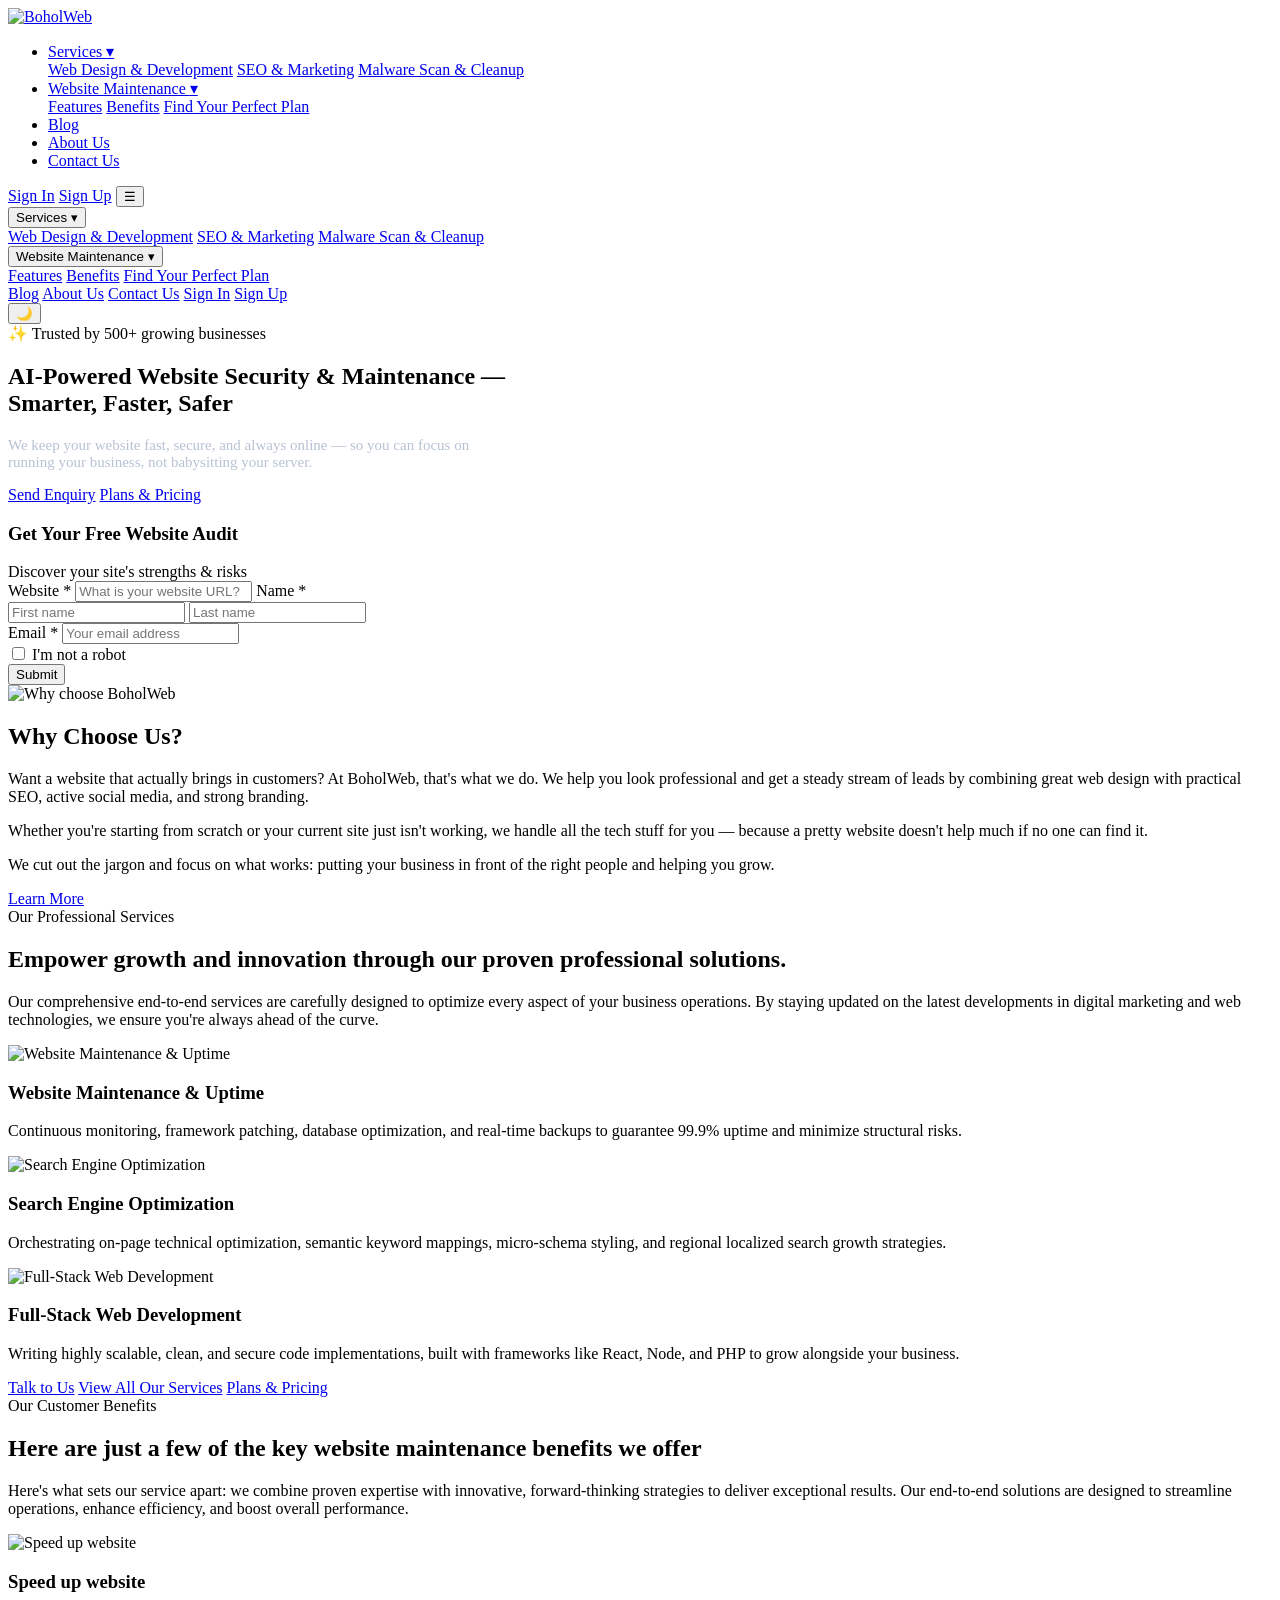
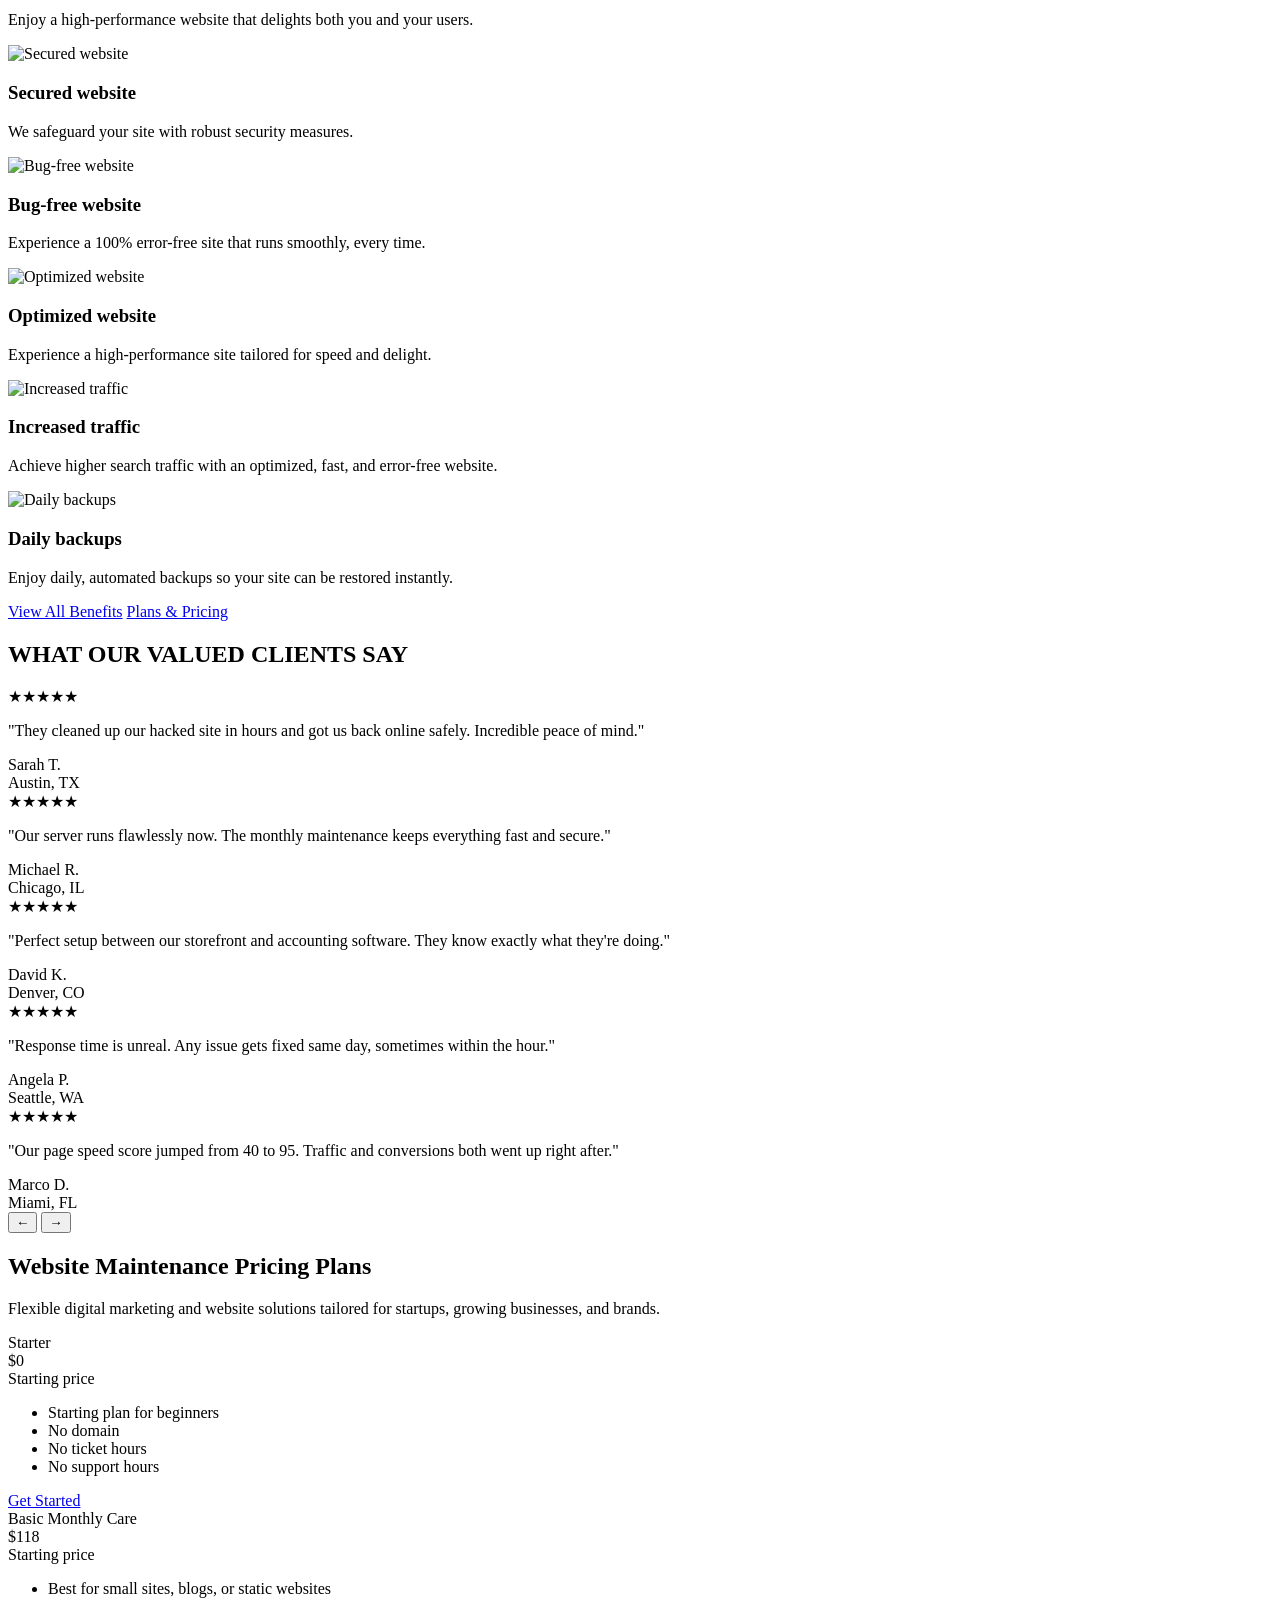
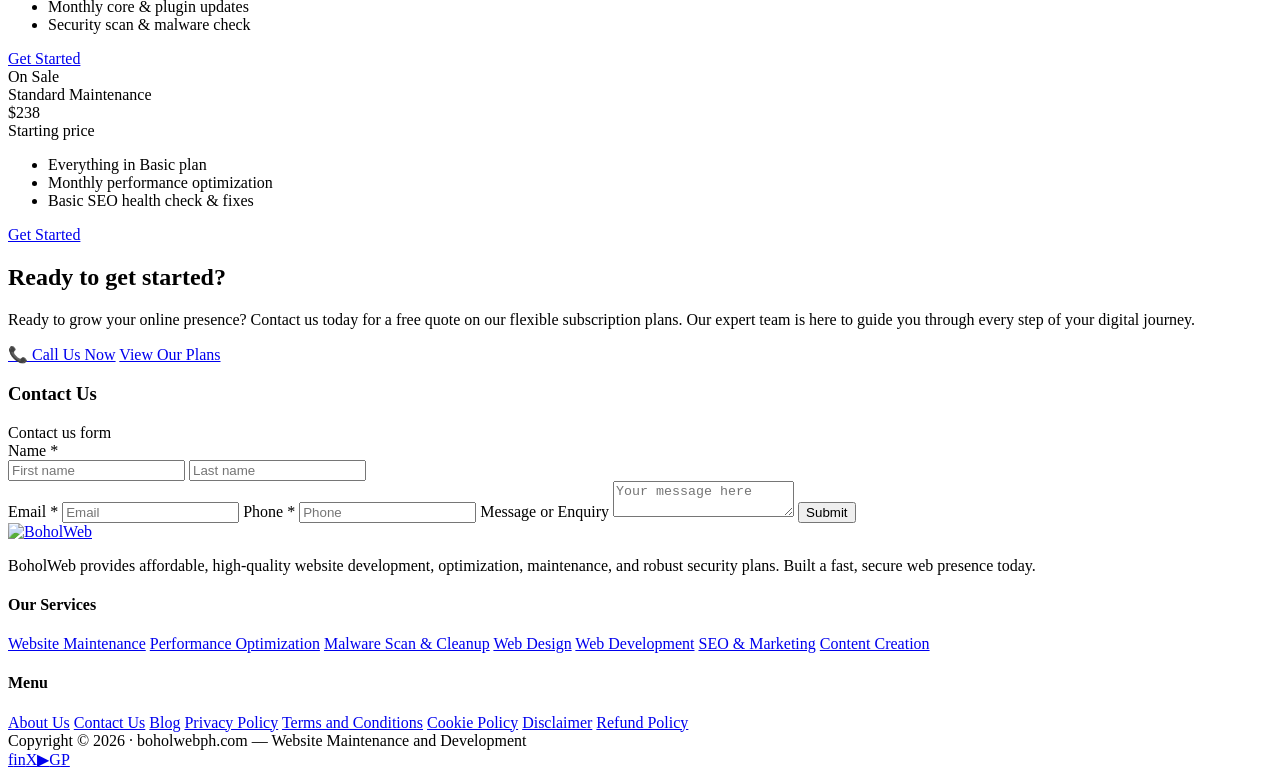
==== index.html @ eccb42ce "initial commit" ====
<!DOCTYPE html>
<html lang="en" data-theme="light">
<head>
<meta charset="UTF-8" />
<meta name="viewport" content="width=device-width, initial-scale=1.0" />
<title>BoholWeb — AI-Powered Website Security &amp; Maintenance</title>
<link href="https://fonts.googleapis.com/css2?family=Inter:wght@400;500;600;700;800;900&family=Sora:wght@600;700;800&display=swap" rel="stylesheet" />
<link rel="stylesheet" href="css/style.css" />
</head>
<body>

<header class="site-nav">
  <div class="nav-inner">
    <a href="https://boholwebph.com" class="logo">
      <img src="images/logo.webp" alt="BoholWeb">
    </a>
    <ul class="nav-links">
      <li class="nav-drop"><a href="#services">Services <span class="caret">▾</span></a>
        <div class="nav-panel">
          <a href="#services">Web Design &amp; Development</a>
          <a href="#services">SEO &amp; Marketing</a>
          <a href="#services">Malware Scan &amp; Cleanup</a>
        </div>
      </li>
      <li class="nav-drop"><a href="#benefits">Website Maintenance <span class="caret">▾</span></a>
        <div class="nav-panel">
          <a href="#services">Features</a>
          <a href="#benefits">Benefits</a>
          <a href="#pricing">Find Your Perfect Plan</a>
        </div>
      </li>
      <li><a href="#">Blog</a></li>
      <li><a href="#why">About Us</a></li>
      <li><a href="#contact">Contact Us</a></li>
    </ul>
    <div class="nav-right">
      <a href="login.html" class="signin desk-only">Sign In</a>
      <a href="register.html" class="btn btn-blue desk-only">Sign Up</a>
      <button class="burger" id="burger">☰</button>
    </div>
  </div>
  <div class="mobile-menu" id="mobileMenu">
    <div class="mobile-drop">
      <button type="button" class="mobile-drop-toggle">Services <span class="caret">▾</span></button>
      <div class="mobile-drop-panel">
        <a href="#services">Web Design &amp; Development</a>
        <a href="#services">SEO &amp; Marketing</a>
        <a href="#services">Malware Scan &amp; Cleanup</a>
      </div>
    </div>
    <div class="mobile-drop">
      <button type="button" class="mobile-drop-toggle">Website Maintenance <span class="caret">▾</span></button>
      <div class="mobile-drop-panel">
        <a href="#services">Features</a>
        <a href="#benefits">Benefits</a>
        <a href="#pricing">Find Your Perfect Plan</a>
      </div>
    </div>
    <a href="#">Blog</a>
    <a href="#why">About Us</a>
    <a href="#contact">Contact Us</a>
    <a href="login.html">Sign In</a>
    <a href="register.html">Sign Up</a>
  </div>
</header>

<button class="theme-orb" id="themeOrb" title="Toggle theme" aria-label="Toggle light and dark theme">🌙</button>

<!-- HERO -->
<section class="hero">
  <div class="hero-inner">
    <div>
      <span class="hero-badge">✨ Trusted by 500+ growing businesses</span>
      <h1>AI-Powered Website Security &amp; Maintenance —<br><span class="accent">Smarter, Faster, Safer</span></h1>
      <p style="color:#b7c2d4;max-width:480px;margin-top:18px;font-size:15px;">We keep your website fast, secure, and always online — so you can focus on running your business, not babysitting your server.</p>
      <div class="hero-btns">
        <a href="#contact" class="btn btn-teal">Send Enquiry</a>
        <a href="#pricing" class="btn btn-blue">Plans &amp; Pricing</a>
      </div>
    </div>
    <div class="audit-card">
      <h3>Get Your Free Website Audit</h3>
      <div class="sub">Discover your site's strengths &amp; risks</div>
      <label>Website *</label>
      <input type="text" placeholder="What is your website URL?">
      <label>Name *</label>
      <div class="row2">
        <input type="text" placeholder="First name">
        <input type="text" placeholder="Last name">
      </div>
      <label>Email *</label>
      <input type="email" placeholder="Your email address">
      <div class="cap"><input type="checkbox"> I'm not a robot</div>
      <button type="button">Submit</button>
    </div>
  </div>
</section>

<!-- WHY CHOOSE US -->
<section class="why reveal" id="why">
  <div class="wrap why-grid">
    <div class="why-visual">
      <img src="images/why-choose-us.webp" alt="Why choose BoholWeb">
    </div>
    <div>
      <h2>Why Choose Us?</h2>
      <p>Want a website that actually brings in customers? At BoholWeb, that's what we do. We help you look professional and get a steady stream of leads by combining great web design with practical SEO, active social media, and strong branding.</p>
      <p>Whether you're starting from scratch or your current site just isn't working, we handle all the tech stuff for you — because a pretty website doesn't help much if no one can find it.</p>
      <p>We cut out the jargon and focus on what works: putting your business in front of the right people and helping you grow.</p>
      <a href="#services" class="btn btn-teal">Learn More</a>
    </div>
  </div>
</section>

<!-- SERVICES -->
<section class="services reveal" id="services">
  <div class="wrap">
    <span class="eyebrow">Our Professional Services</span>
    <h2>Empower growth and innovation through our proven professional solutions.</h2>
    <p class="lead">Our comprehensive end-to-end services are carefully designed to optimize every aspect of your business operations. By staying updated on the latest developments in digital marketing and web technologies, we ensure you're always ahead of the curve.</p>
    <div class="svc-grid">
      <div class="svc-card reveal reveal-delay-1">
        <div class="svc-thumb"><img src="images/service-maintenance.webp" alt="Website Maintenance & Uptime"></div>
        <div class="svc-body">
          <h3>Website Maintenance &amp; Uptime</h3>
          <p>Continuous monitoring, framework patching, database optimization, and real-time backups to guarantee 99.9% uptime and minimize structural risks.</p>
        </div>
      </div>
      <div class="svc-card reveal reveal-delay-2">
        <div class="svc-thumb"><img src="images/service-seo.webp" alt="Search Engine Optimization"></div>
        <div class="svc-body">
          <h3>Search Engine Optimization</h3>
          <p>Orchestrating on-page technical optimization, semantic keyword mappings, micro-schema styling, and regional localized search growth strategies.</p>
        </div>
      </div>
      <div class="svc-card reveal reveal-delay-3">
        <div class="svc-thumb"><img src="images/service-development.webp" alt="Full-Stack Web Development"></div>
        <div class="svc-body">
          <h3>Full-Stack Web Development</h3>
          <p>Writing highly scalable, clean, and secure code implementations, built with frameworks like React, Node, and PHP to grow alongside your business.</p>
        </div>
      </div>
    </div>
    <div class="btn-row">
      <a href="#contact" class="btn btn-teal">Talk to Us</a>
      <a href="#services" class="btn btn-blue">View All Our Services</a>
      <a href="#pricing" class="btn btn-outline">Plans &amp; Pricing</a>
    </div>
  </div>
</section>

<!-- BENEFITS -->
<section class="benefits reveal" id="benefits">
  <div class="wrap">
    <span class="eyebrow">Our Customer Benefits</span>
    <h2>Here are just a few of the key website maintenance benefits we offer</h2>
    <p class="lead">Here's what sets our service apart: we combine proven expertise with innovative, forward-thinking strategies to deliver exceptional results. Our end-to-end solutions are designed to streamline operations, enhance efficiency, and boost overall performance.</p>
    <div class="ben-grid">
      <div class="ben-card reveal reveal-delay-1"><div class="ben-thumb"><img src="images/benefit-speed.webp" alt="Speed up website"></div><div class="ben-body"><h3>Speed up website</h3><p>Enjoy a high-performance website that delights both you and your users.</p></div></div>
      <div class="ben-card reveal reveal-delay-2"><div class="ben-thumb"><img src="images/benefit-secured.webp" alt="Secured website"></div><div class="ben-body"><h3>Secured website</h3><p>We safeguard your site with robust security measures.</p></div></div>
      <div class="ben-card reveal reveal-delay-3"><div class="ben-thumb"><img src="images/benefit-bugfree.webp" alt="Bug-free website"></div><div class="ben-body"><h3>Bug-free website</h3><p>Experience a 100% error-free site that runs smoothly, every time.</p></div></div>
      <div class="ben-card reveal reveal-delay-4"><div class="ben-thumb"><img src="images/benefit-optimized.webp" alt="Optimized website"></div><div class="ben-body"><h3>Optimized website</h3><p>Experience a high-performance site tailored for speed and delight.</p></div></div>
      <div class="ben-card reveal reveal-delay-5"><div class="ben-thumb"><img src="images/benefit-traffic.webp" alt="Increased traffic"></div><div class="ben-body"><h3>Increased traffic</h3><p>Achieve higher search traffic with an optimized, fast, and error-free website.</p></div></div>
      <div class="ben-card reveal reveal-delay-6"><div class="ben-thumb"><img src="images/benefit-backups.webp" alt="Daily backups"></div><div class="ben-body"><h3>Daily backups</h3><p>Enjoy daily, automated backups so your site can be restored instantly.</p></div></div>
    </div>
    <div class="btn-row">
      <a href="#benefits" class="btn btn-teal">View All Benefits</a>
      <a href="#pricing" class="btn btn-blue">Plans &amp; Pricing</a>
      <a href="#contact" class="btn btn-outline" style="border-color:rgba(255,255,255,0.2);color:#fff;">Talk to Us</a>
    </div>
  </div>
</section>

<!-- TESTIMONIALS — horizontal scroll -->
<section class="testi reveal">
  <div class="testi-head">
    <h2>WHAT OUR VALUED CLIENTS SAY</h2>
  </div>
  <div class="testi-scroll" id="testiScroll">
    <div class="testi-card">
      <div class="stars">★★★★★</div>
      <p>"They cleaned up our hacked site in hours and got us back online safely. Incredible peace of mind."</p>
      <div class="testi-name">Sarah T.</div><div class="testi-loc">Austin, TX</div>
    </div>
    <div class="testi-card">
      <div class="stars">★★★★★</div>
      <p>"Our server runs flawlessly now. The monthly maintenance keeps everything fast and secure."</p>
      <div class="testi-name">Michael R.</div><div class="testi-loc">Chicago, IL</div>
    </div>
    <div class="testi-card">
      <div class="stars">★★★★★</div>
      <p>"Perfect setup between our storefront and accounting software. They know exactly what they're doing."</p>
      <div class="testi-name">David K.</div><div class="testi-loc">Denver, CO</div>
    </div>
    <div class="testi-card">
      <div class="stars">★★★★★</div>
      <p>"Response time is unreal. Any issue gets fixed same day, sometimes within the hour."</p>
      <div class="testi-name">Angela P.</div><div class="testi-loc">Seattle, WA</div>
    </div>
    <div class="testi-card">
      <div class="stars">★★★★★</div>
      <p>"Our page speed score jumped from 40 to 95. Traffic and conversions both went up right after."</p>
      <div class="testi-name">Marco D.</div><div class="testi-loc">Miami, FL</div>
    </div>
  </div>
  <div class="testi-nav">
    <button id="testiPrev" aria-label="Scroll left">←</button>
    <button id="testiNext" aria-label="Scroll right">→</button>
  </div>
</section>

<!-- PRICING -->
<section class="pricing reveal" id="pricing">
  <div class="wrap">
    <h2>Website Maintenance Pricing Plans</h2>
    <p class="lead">Flexible digital marketing and website solutions tailored for startups, growing businesses, and brands.</p>
    <div class="price-grid">
      <div class="price-card">
        <div class="price-tier">Starter</div>
        <div class="price-value">$0</div>
        <div class="price-note">Starting price</div>
        <ul class="price-list">
          <li>Starting plan for beginners</li>
          <li>No domain</li>
          <li>No ticket hours</li>
          <li>No support hours</li>
        </ul>
        <a href="#contact" class="btn btn-outline">Get Started</a>
      </div>
      <div class="price-card">
        <div class="price-tier">Basic Monthly Care</div>
        <div class="price-value">$118</div>
        <div class="price-note">Starting price</div>
        <ul class="price-list">
          <li>Best for small sites, blogs, or static websites</li>
          <li>Monthly core &amp; plugin updates</li>
          <li>Security scan &amp; malware check</li>
        </ul>
        <a href="#contact" class="btn btn-outline">Get Started</a>
      </div>
      <div class="price-card featured">
        <span class="price-badge">On Sale</span>
        <div class="price-tier">Standard Maintenance</div>
        <div class="price-value">$238</div>
        <div class="price-note">Starting price</div>
        <ul class="price-list">
          <li>Everything in Basic plan</li>
          <li>Monthly performance optimization</li>
          <li>Basic SEO health check &amp; fixes</li>
        </ul>
        <a href="#contact" class="btn btn-teal">Get Started</a>
      </div>
    </div>
  </div>
</section>

<!-- CONTACT + FOOTER -->
<footer class="contact reveal" id="contact">
  <div class="wrap">
    <div class="contact-grid">
      <div>
        <h2>Ready to get started?</h2>
        <p class="lead">Ready to grow your online presence? Contact us today for a free quote on our flexible subscription plans. Our expert team is here to guide you through every step of your digital journey.</p>
        <div class="contact-btns">
          <a href="tel:+639171206100" class="btn btn-teal">📞 Call Us Now</a>
          <a href="#pricing" class="btn btn-blue">View Our Plans</a>
        </div>
      </div>
      <div class="contact-form">
        <h3>Contact Us</h3>
        <div class="sub">Contact us form</div>
        <label>Name *</label>
        <div class="row2">
          <input type="text" placeholder="First name">
          <input type="text" placeholder="Last name">
        </div>
        <label>Email *</label>
        <input type="email" placeholder="Email">
        <label>Phone *</label>
        <input type="text" placeholder="Phone">
        <label>Message or Enquiry</label>
        <textarea placeholder="Your message here"></textarea>
        <button type="button">Submit</button>
      </div>
    </div>

    <div class="footer-grid">
      <div>
        <a href="https://boholwebph.com" class="logo"><img src="images/logo.webp" alt="BoholWeb"></a>
        <p>BoholWeb provides affordable, high-quality website development, optimization, maintenance, and robust security plans. Built a fast, secure web presence today.</p>
      </div>
      <div class="footer-col">
        <h4>Our Services</h4>
        <a href="#benefits">Website Maintenance</a>
        <a href="#benefits">Performance Optimization</a>
        <a href="#benefits">Malware Scan &amp; Cleanup</a>
        <a href="#services">Web Design</a>
        <a href="#services">Web Development</a>
        <a href="#services">SEO &amp; Marketing</a>
        <a href="#">Content Creation</a>
      </div>
      <div class="footer-col">
        <h4>Menu</h4>
        <a href="#why">About Us</a>
        <a href="#contact">Contact Us</a>
        <a href="#">Blog</a>
        <a href="#">Privacy Policy</a>
        <a href="#">Terms and Conditions</a>
        <a href="#">Cookie Policy</a>
        <a href="#">Disclaimer</a>
        <a href="#">Refund Policy</a>
      </div>
    </div>

    <div class="footer-bottom">
      <span>Copyright © 2026 · boholwebph.com — Website Maintenance and Development</span>
      <div class="socials">
        <a href="#">f</a><a href="#">in</a><a href="#">X</a><a href="#">▶</a><a href="#">G</a><a href="#">P</a>
      </div>
    </div>
  </div>
</footer>

<script src="js/script.js"></script>
</body>
</html>
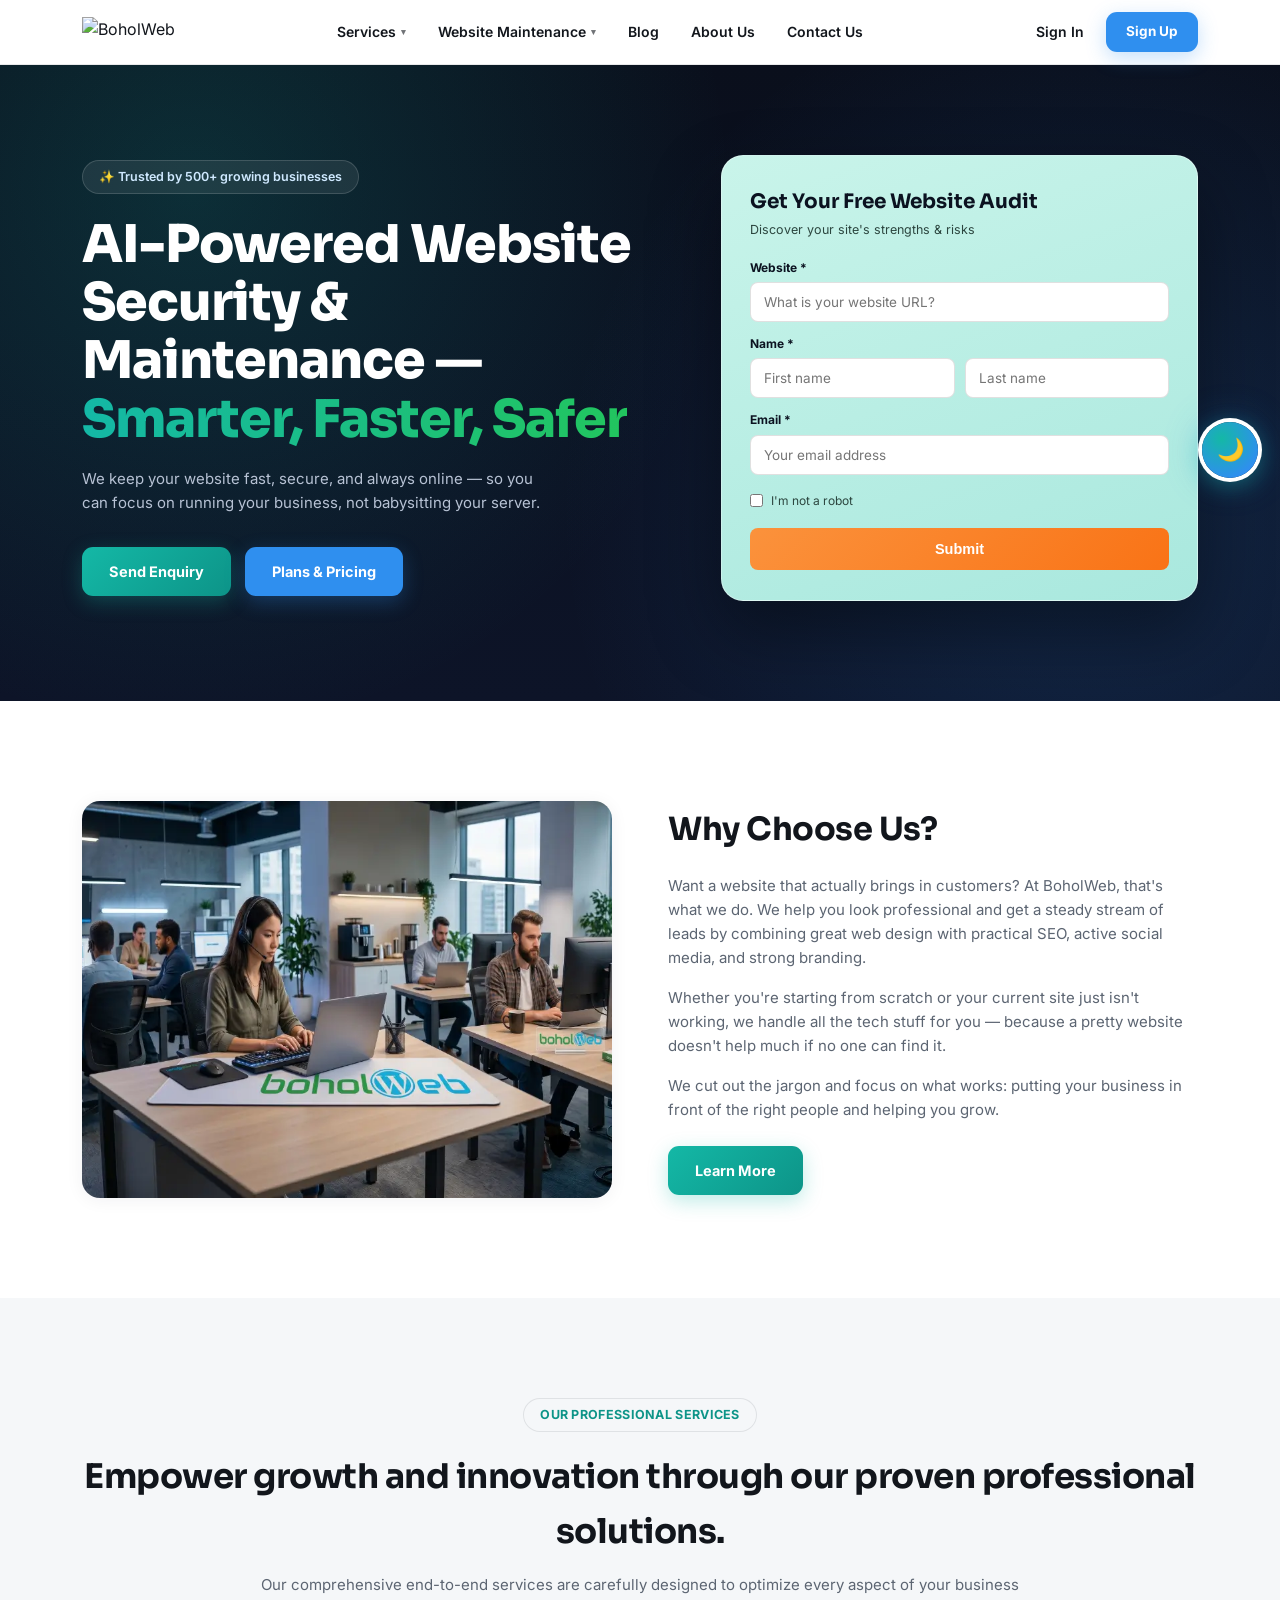
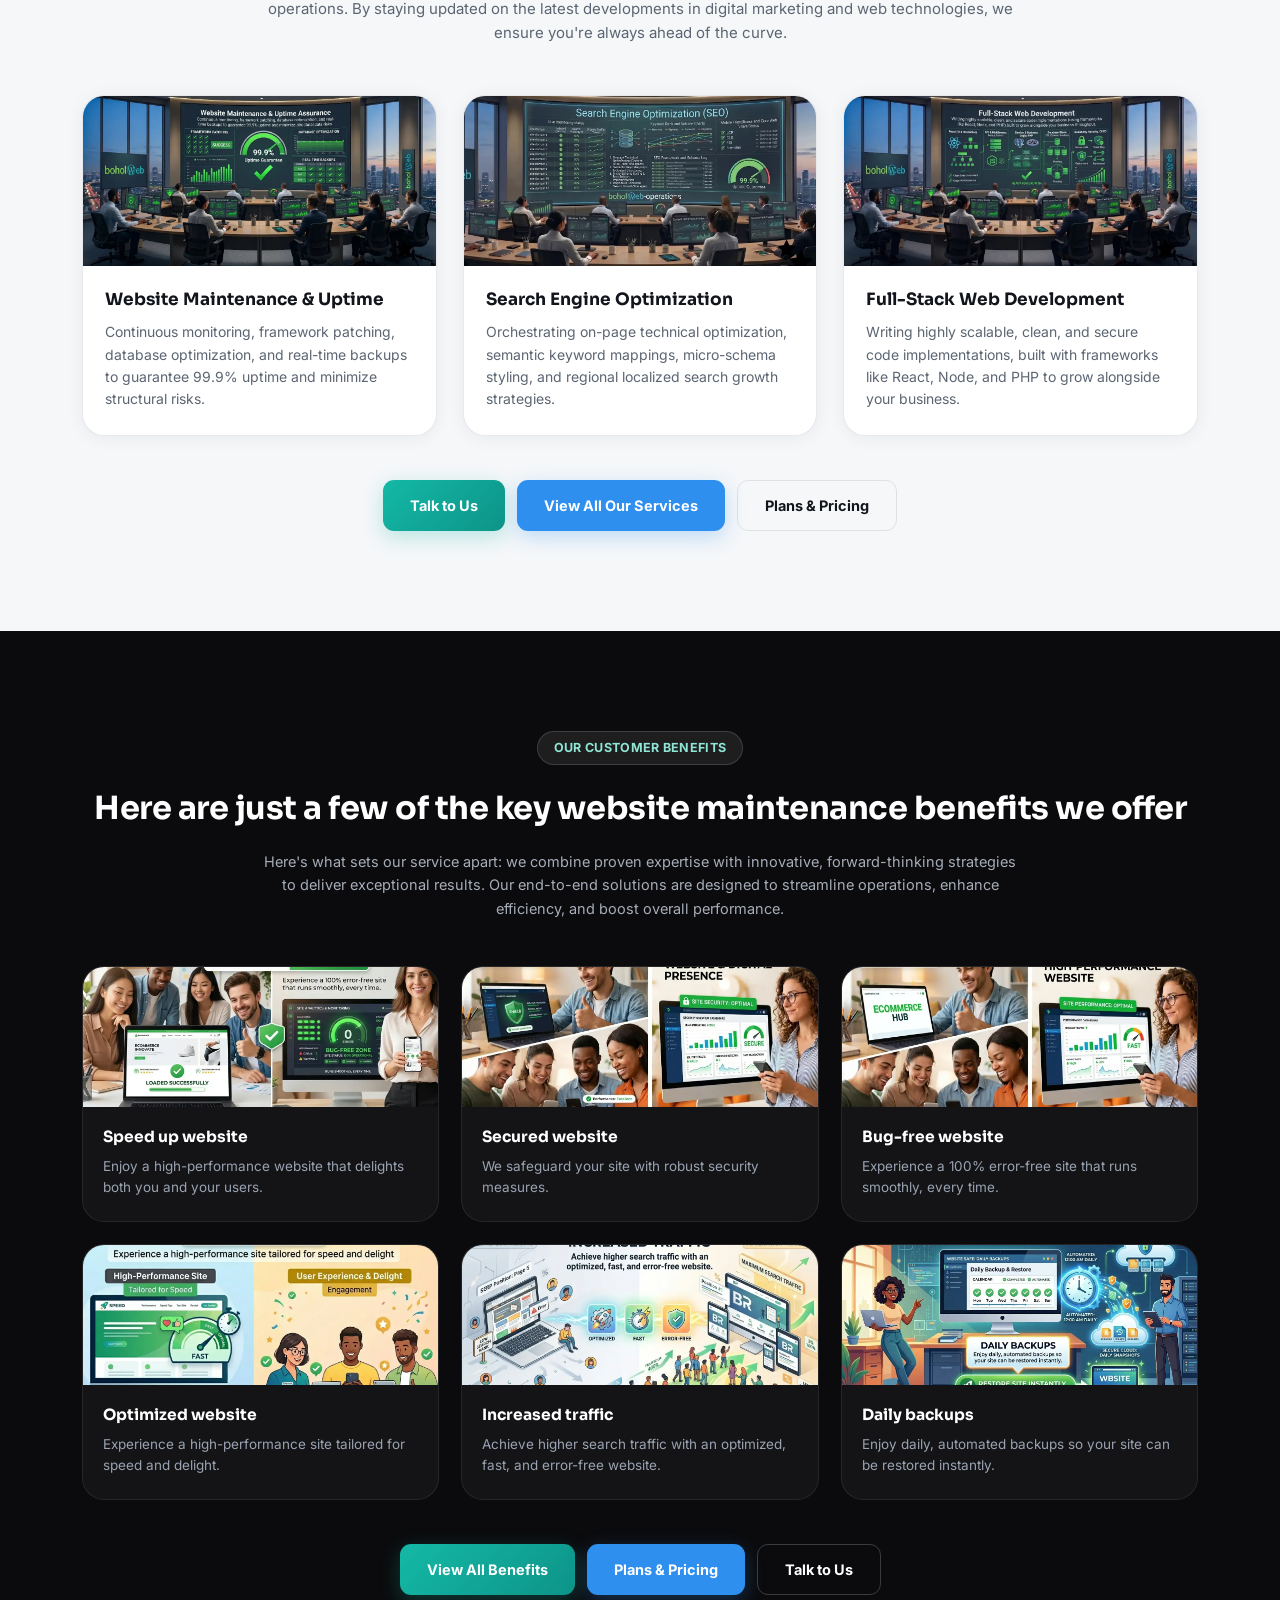
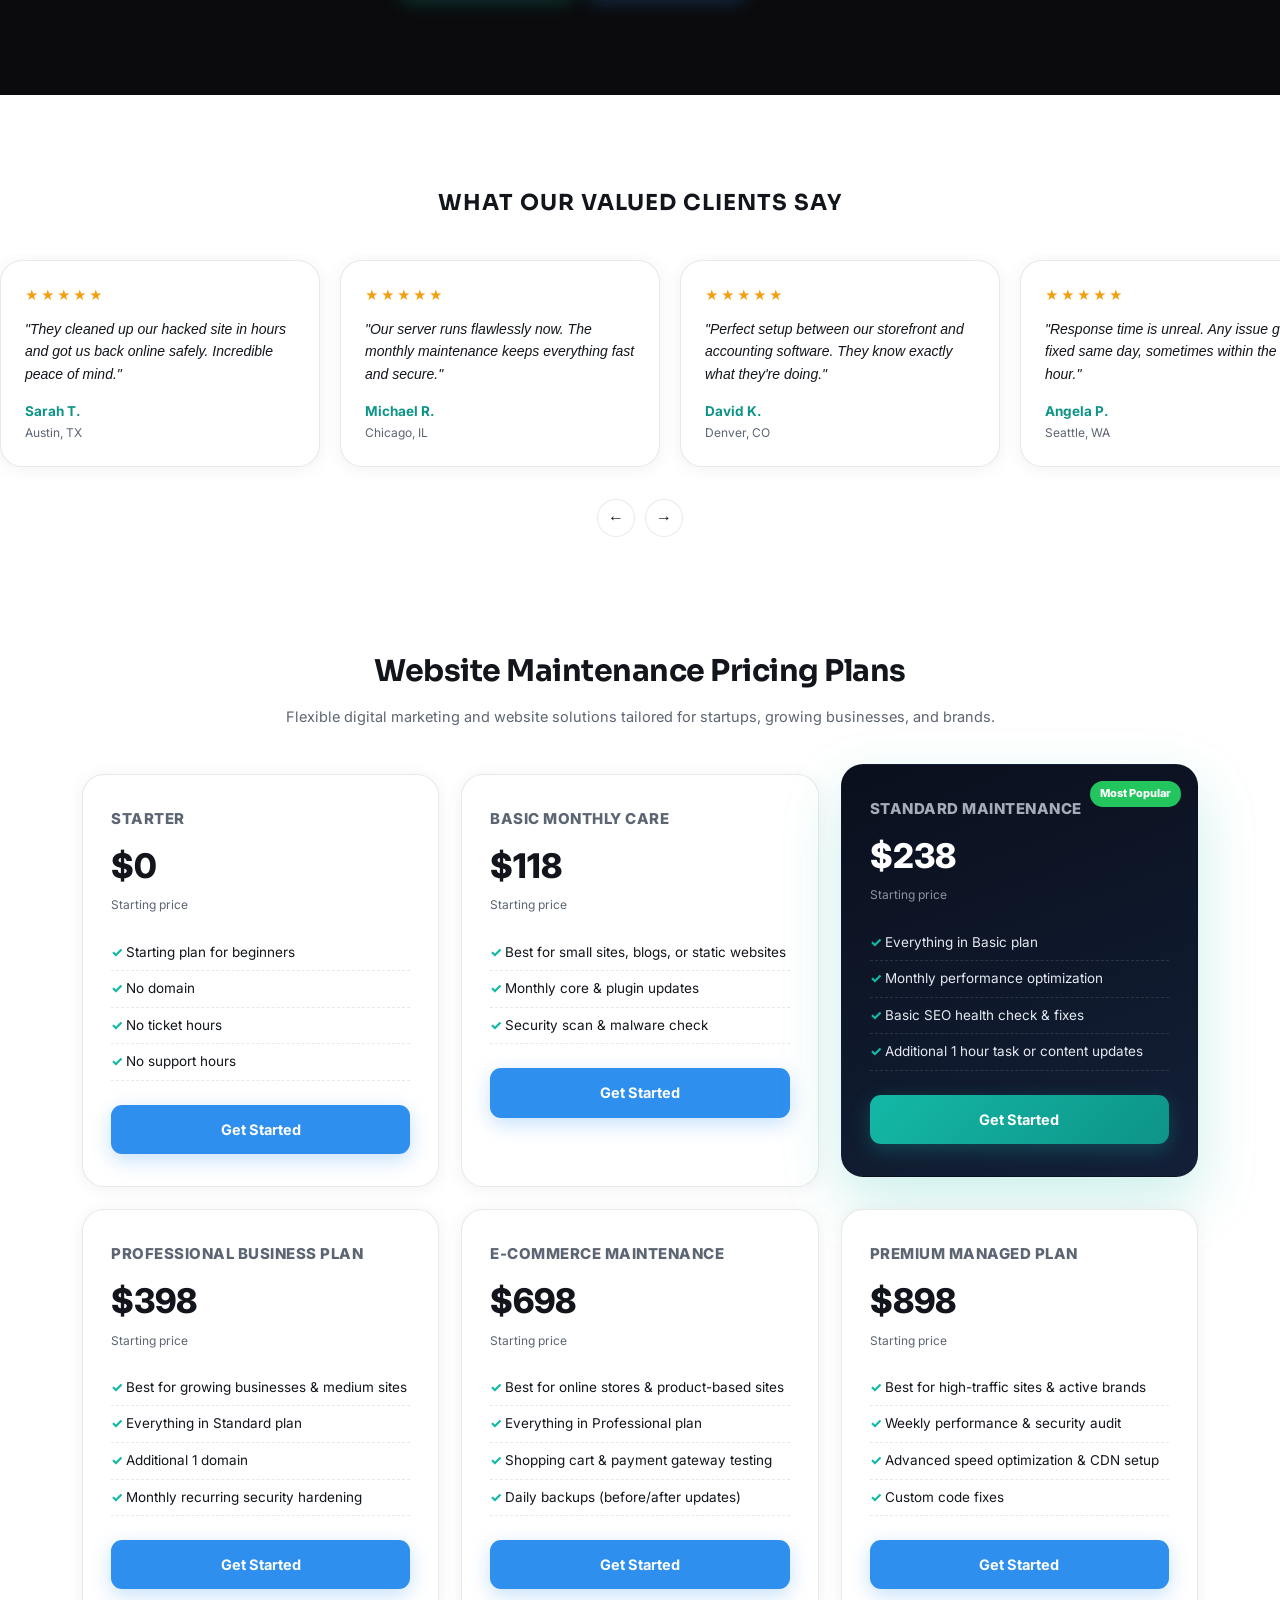
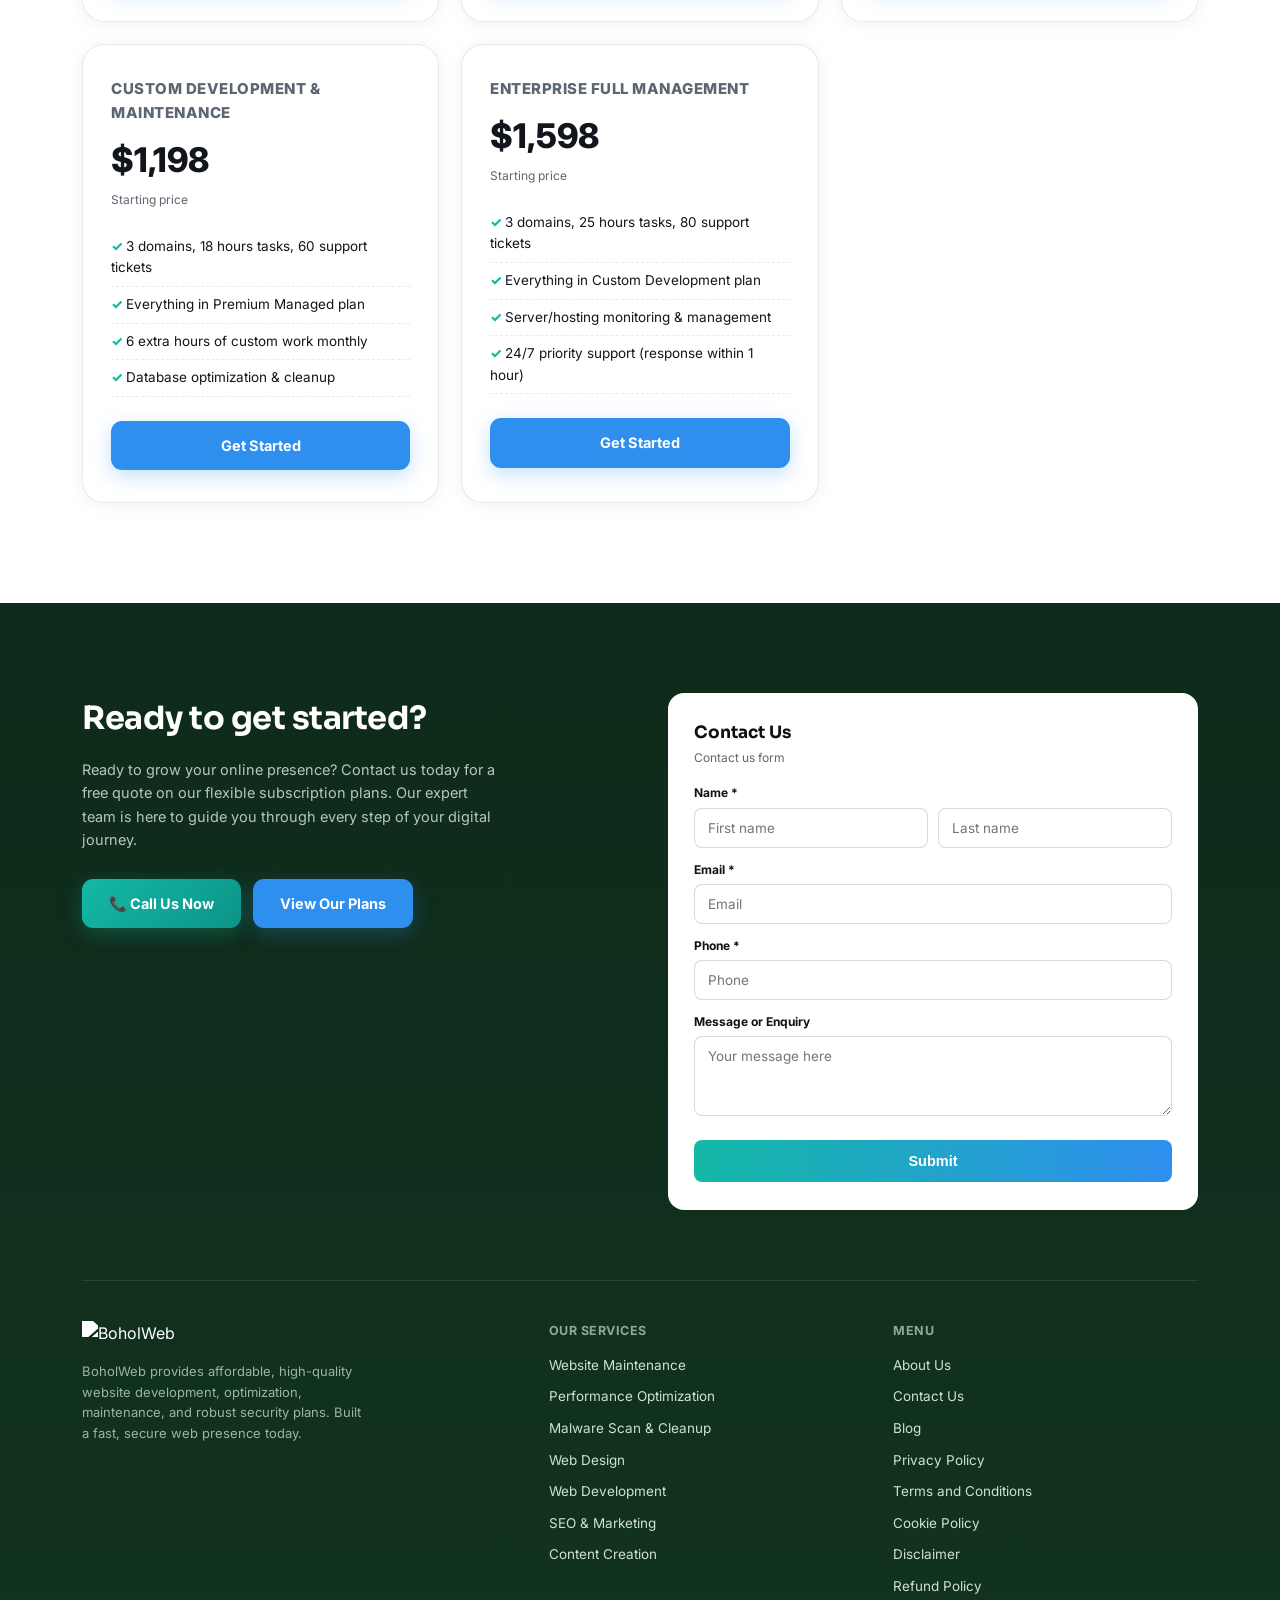
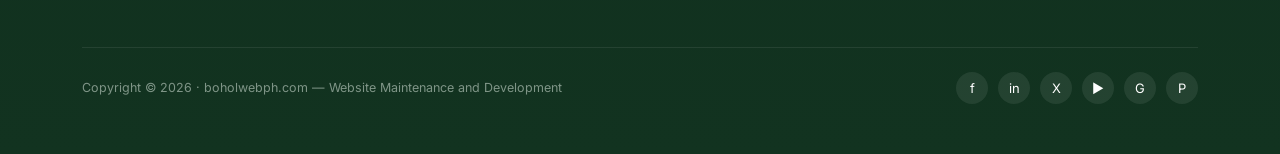
==== commit 3083685b: "initial commit" ====
--- a/index.html
+++ b/index.html
@@ -12,7 +12,7 @@
 <header class="site-nav">
   <div class="nav-inner">
     <a href="https://boholwebph.com" class="logo">
-      <img src="images/logo.webp" alt="BoholWeb">
+      <img src="images/logo-bohol.png" alt="BoholWeb">
     </a>
     <ul class="nav-links">
       <li class="nav-drop"><a href="#services">Services <span class="caret">▾</span></a>
@@ -225,7 +225,7 @@
           <li>No ticket hours</li>
           <li>No support hours</li>
         </ul>
-        <a href="#contact" class="btn btn-outline">Get Started</a>
+        <a href="#contact" class="btn btn-blue">Get Started</a>
       </div>
       <div class="price-card">
         <div class="price-tier">Basic Monthly Care</div>
@@ -236,10 +236,10 @@
           <li>Monthly core &amp; plugin updates</li>
           <li>Security scan &amp; malware check</li>
         </ul>
-        <a href="#contact" class="btn btn-outline">Get Started</a>
+        <a href="#contact" class="btn btn-blue">Get Started</a>
       </div>
       <div class="price-card featured">
-        <span class="price-badge">On Sale</span>
+        <span class="price-badge">Most Popular</span>
         <div class="price-tier">Standard Maintenance</div>
         <div class="price-value">$238</div>
         <div class="price-note">Starting price</div>
@@ -247,8 +247,69 @@
           <li>Everything in Basic plan</li>
           <li>Monthly performance optimization</li>
           <li>Basic SEO health check &amp; fixes</li>
+          <li>Additional 1 hour task or content updates</li>
         </ul>
         <a href="#contact" class="btn btn-teal">Get Started</a>
+      </div>
+      <div class="price-card">
+        <div class="price-tier">Professional Business Plan</div>
+        <div class="price-value">$398</div>
+        <div class="price-note">Starting price</div>
+        <ul class="price-list">
+          <li>Best for growing businesses &amp; medium sites</li>
+          <li>Everything in Standard plan</li>
+          <li>Additional 1 domain</li>
+          <li>Monthly recurring security hardening</li>
+        </ul>
+        <a href="#contact" class="btn btn-blue">Get Started</a>
+      </div>
+      <div class="price-card">
+        <div class="price-tier">E-Commerce Maintenance</div>
+        <div class="price-value">$698</div>
+        <div class="price-note">Starting price</div>
+        <ul class="price-list">
+          <li>Best for online stores &amp; product-based sites</li>
+          <li>Everything in Professional plan</li>
+          <li>Shopping cart &amp; payment gateway testing</li>
+          <li>Daily backups (before/after updates)</li>
+        </ul>
+        <a href="#contact" class="btn btn-blue">Get Started</a>
+      </div>
+      <div class="price-card">
+        <div class="price-tier">Premium Managed Plan</div>
+        <div class="price-value">$898</div>
+        <div class="price-note">Starting price</div>
+        <ul class="price-list">
+          <li>Best for high-traffic sites &amp; active brands</li>
+          <li>Weekly performance &amp; security audit</li>
+          <li>Advanced speed optimization &amp; CDN setup</li>
+          <li>Custom code fixes</li>
+        </ul>
+        <a href="#contact" class="btn btn-blue">Get Started</a>
+      </div>
+      <div class="price-card">
+        <div class="price-tier">Custom Development &amp; Maintenance</div>
+        <div class="price-value">$1,198</div>
+        <div class="price-note">Starting price</div>
+        <ul class="price-list">
+          <li>3 domains, 18 hours tasks, 60 support tickets</li>
+          <li>Everything in Premium Managed plan</li>
+          <li>6 extra hours of custom work monthly</li>
+          <li>Database optimization &amp; cleanup</li>
+        </ul>
+        <a href="#contact" class="btn btn-blue">Get Started</a>
+      </div>
+      <div class="price-card">
+        <div class="price-tier">Enterprise Full Management</div>
+        <div class="price-value">$1,598</div>
+        <div class="price-note">Starting price</div>
+        <ul class="price-list">
+          <li>3 domains, 25 hours tasks, 80 support tickets</li>
+          <li>Everything in Custom Development plan</li>
+          <li>Server/hosting monitoring &amp; management</li>
+          <li>24/7 priority support (response within 1 hour)</li>
+        </ul>
+        <a href="#contact" class="btn btn-blue">Get Started</a>
       </div>
     </div>
   </div>
@@ -286,7 +347,7 @@
 
     <div class="footer-grid">
       <div>
-        <a href="https://boholwebph.com" class="logo"><img src="images/logo.webp" alt="BoholWeb"></a>
+        <a href="https://boholwebph.com" class="logo"><img src="images/logo-bohol.png" alt="BoholWeb"></a>
         <p>BoholWeb provides affordable, high-quality website development, optimization, maintenance, and robust security plans. Built a fast, secure web presence today.</p>
       </div>
       <div class="footer-col">
--- a/css/style.css
+++ b/css/style.css
@@ -0,0 +1,1501 @@
+*,
+*::before,
+*::after {
+  box-sizing: border-box;
+  margin: 0;
+  padding: 0;
+}
+
+html {
+  scroll-behavior: smooth;
+}
+
+:root {
+  --teal: #14b8a6;
+  --teal-dark: #0d9488;
+  --blue: #2f8fef;
+  --green: #22c55e;
+  --orange: #fb923c;
+  --navy: #0a0f1c;
+  --navy2: #0d1428;
+  --forest: #0e2a1a;
+  --forest2: #123320;
+  --radius: 14px;
+  --radius-lg: 22px;
+  --ease: cubic-bezier(.16, 1, .3, 1);
+}
+
+/* ===== SCROLL REVEAL ===== */
+.reveal {
+  opacity: 0;
+  transform: translateY(28px);
+  transition: opacity .7s var(--ease), transform .7s var(--ease);
+}
+
+.reveal.visible {
+  opacity: 1;
+  transform: translateY(0);
+}
+
+.reveal-delay-1 {
+  transition-delay: .08s;
+}
+
+.reveal-delay-2 {
+  transition-delay: .16s;
+}
+
+.reveal-delay-3 {
+  transition-delay: .24s;
+}
+
+.reveal-delay-4 {
+  transition-delay: .32s;
+}
+
+.reveal-delay-5 {
+  transition-delay: .4s;
+}
+
+.reveal-delay-6 {
+  transition-delay: .48s;
+}
+
+/* ===== LIGHT (default) ===== */
+html[data-theme="light"] {
+  --bg: #ffffff;
+  --bg-alt: #f5f7f9;
+  --bg-dark-section: #0b0b0d;
+  --text: #12161c;
+  --muted: #5c6572;
+  --border: rgba(10, 15, 25, 0.09);
+  --card-bg: #ffffff;
+  --card-shadow: 0 2px 18px rgba(20, 30, 45, 0.06);
+  --nav-bg: rgba(255, 255, 255, 0.85);
+}
+
+/* ===== DARK ===== */
+html[data-theme="dark"] {
+  --bg: #0a0a0d;
+  --bg-alt: #111318;
+  --bg-dark-section: #000000;
+  --text: #eef1f5;
+  --muted: #9aa3b2;
+  --border: rgba(255, 255, 255, 0.1);
+  --card-bg: #15171d;
+  --card-shadow: 0 2px 24px rgba(0, 0, 0, 0.5);
+  --nav-bg: rgba(10, 10, 13, 0.75);
+}
+
+body {
+  background: var(--bg);
+  color: var(--text);
+  font-family: 'Inter', sans-serif;
+  line-height: 1.6;
+  overflow-x: hidden;
+  transition: background .35s ease, color .35s ease;
+}
+
+h1,
+h2,
+h3 {
+  font-family: 'Sora', sans-serif;
+}
+
+a {
+  color: inherit;
+}
+
+img {
+  max-width: 100%;
+  display: block;
+}
+
+.wrap {
+  max-width: 1180px;
+  margin: 0 auto;
+  padding: 0 32px;
+}
+
+.eyebrow {
+  display: inline-flex;
+  align-items: center;
+  gap: 6px;
+  background: var(--bg-alt);
+  border: 1px solid var(--border);
+  border-radius: 100px;
+  padding: 6px 16px;
+  font-size: 12.5px;
+  font-weight: 700;
+  letter-spacing: .3px;
+  text-transform: uppercase;
+  color: var(--teal-dark);
+  margin-bottom: 18px;
+}
+
+html[data-theme="dark"] .eyebrow {
+  color: var(--teal);
+}
+
+.btn {
+  display: inline-flex;
+  align-items: center;
+  justify-content: center;
+  gap: 8px;
+  padding: 13px 27px;
+  border-radius: 11px;
+  font-size: 14.5px;
+  font-weight: 700;
+  text-decoration: none;
+  cursor: pointer;
+  border: none;
+  transition: all .25s var(--ease);
+  font-family: 'Inter', sans-serif;
+  white-space: nowrap;
+  position: relative;
+  overflow: hidden;
+}
+
+.btn-teal {
+  background: linear-gradient(135deg, var(--teal), var(--teal-dark));
+  color: #fff;
+  box-shadow: 0 6px 20px rgba(20, 184, 166, 0.28);
+}
+
+.btn-teal:hover {
+  filter: brightness(1.08);
+  transform: translateY(-2px);
+  box-shadow: 0 10px 28px rgba(20, 184, 166, 0.4);
+}
+
+.btn-blue {
+  background: var(--blue);
+  color: #fff;
+  box-shadow: 0 6px 20px rgba(47, 143, 239, 0.28);
+}
+
+.btn-blue:hover {
+  filter: brightness(1.08);
+  transform: translateY(-2px);
+  box-shadow: 0 10px 28px rgba(47, 143, 239, 0.4);
+}
+
+.btn-outline {
+  background: transparent;
+  border: 1.5px solid var(--border);
+  color: var(--text);
+}
+
+.btn-outline:hover {
+  border-color: var(--teal);
+  color: var(--teal);
+  transform: translateY(-2px);
+}
+
+.btn-white {
+  background: #fff;
+  color: #0b0f1a;
+}
+
+.btn-white:hover {
+  background: #e6e6e6;
+  transform: translateY(-2px);
+}
+
+.btn:active {
+  transform: translateY(0) scale(.98);
+}
+
+/* ===== HEADER (sticky) ===== */
+header.site-nav {
+  position: sticky;
+  top: 0;
+  z-index: 200;
+  background: var(--nav-bg);
+  backdrop-filter: blur(16px);
+  -webkit-backdrop-filter: blur(16px);
+  border-bottom: 1px solid var(--border);
+}
+
+.nav-inner {
+  max-width: 1180px;
+  margin: 0 auto;
+  padding: 0 32px;
+  height: 64px;
+  display: flex;
+  align-items: center;
+  justify-content: space-between;
+}
+
+.logo {
+  display: flex;
+  align-items: center;
+  text-decoration: none;
+}
+
+.logo img {
+  height: 30px;
+  width: auto;
+}
+
+.nav-links {
+  display: flex;
+  align-items: center;
+  gap: 4px;
+  list-style: none;
+}
+
+.nav-links>li {
+  position: relative;
+}
+
+.nav-links a {
+  display: flex;
+  align-items: center;
+  gap: 5px;
+  text-decoration: none;
+  color: var(--text);
+  font-size: 14px;
+  font-weight: 600;
+  padding: 10px 14px;
+  border-radius: 8px;
+}
+
+.nav-links a:hover {
+  color: var(--teal);
+}
+
+.caret {
+  font-size: 9px;
+  opacity: .6;
+  transition: transform .2s;
+}
+
+.nav-drop {
+  position: relative;
+}
+
+.nav-drop:hover .caret {
+  transform: rotate(180deg);
+}
+
+.nav-panel {
+  position: absolute;
+  top: 100%;
+  left: 0;
+  min-width: 220px;
+  background: var(--card-bg);
+  border: 1px solid var(--border);
+  border-radius: 12px;
+  box-shadow: var(--card-shadow);
+  padding: 8px;
+  opacity: 0;
+  visibility: hidden;
+  transform: translateY(6px);
+  transition: all .18s ease;
+}
+
+.nav-drop:hover .nav-panel {
+  opacity: 1;
+  visibility: visible;
+  transform: translateY(2px);
+}
+
+.nav-panel a {
+  display: block;
+  padding: 9px 12px;
+  border-radius: 8px;
+  font-size: 13.5px;
+  font-weight: 500;
+}
+
+.nav-panel a:hover {
+  background: var(--bg-alt);
+  color: var(--teal);
+}
+
+.nav-right {
+  display: flex;
+  align-items: center;
+  gap: 10px;
+}
+
+.nav-right a.signin {
+  font-weight: 600;
+  font-size: 14px;
+  padding: 9px 12px;
+  text-decoration: none;
+}
+
+.nav-right .btn {
+  padding: 9px 20px;
+  font-size: 13.5px;
+}
+
+.burger {
+  display: none;
+  background: none;
+  border: none;
+  font-size: 22px;
+  color: var(--text);
+  cursor: pointer;
+}
+
+.mobile-menu {
+  display: none;
+  flex-direction: column;
+  padding: 14px 20px 22px;
+  border-top: 1px solid var(--border);
+  background: var(--bg);
+}
+
+.mobile-menu.open {
+  display: flex;
+}
+
+.mobile-menu a {
+  padding: 11px 4px;
+  text-decoration: none;
+  color: var(--text);
+  font-weight: 600;
+  font-size: 15px;
+  border-bottom: 1px solid var(--border);
+}
+
+.mobile-drop {
+  border-bottom: 1px solid var(--border);
+}
+
+.mobile-drop-toggle {
+  width: 100%;
+  display: flex;
+  align-items: center;
+  justify-content: space-between;
+  background: none;
+  border: none;
+  padding: 11px 4px;
+  font-family: 'Inter', sans-serif;
+  color: var(--text);
+  font-weight: 600;
+  font-size: 15px;
+  cursor: pointer;
+  text-align: left;
+}
+
+.mobile-drop-toggle .caret {
+  transition: transform .2s ease;
+}
+
+.mobile-drop.open .mobile-drop-toggle .caret {
+  transform: rotate(180deg);
+}
+
+.mobile-drop-panel {
+  max-height: 0;
+  overflow: hidden;
+  transition: max-height .25s ease;
+  display: flex;
+  flex-direction: column;
+}
+
+.mobile-drop.open .mobile-drop-panel {
+  max-height: 220px;
+}
+
+.mobile-drop-panel a {
+  padding: 9px 4px 9px 16px;
+  text-decoration: none;
+  color: var(--muted);
+  font-weight: 500;
+  font-size: 14px;
+  border-bottom: none;
+}
+
+.mobile-drop-panel a:hover {
+  color: var(--teal);
+}
+
+@media (max-width: 900px) {
+
+  .nav-links,
+  .nav-right .btn.desk-only {
+    display: none;
+  }
+
+  .burger {
+    display: block;
+  }
+}
+
+/* ===== FLOATING THEME ORB ===== */
+.theme-orb {
+  position: fixed;
+  right: 22px;
+  top: 50%;
+  transform: translateY(-50%);
+  z-index: 300;
+  width: 56px;
+  height: 56px;
+  border-radius: 50%;
+  cursor: pointer;
+  border: none;
+  display: flex;
+  align-items: center;
+  justify-content: center;
+  font-size: 22px;
+  background: radial-gradient(circle at 35% 30%, var(--teal), var(--blue) 75%);
+  box-shadow: 0 0 0 4px var(--bg), 0 6px 24px rgba(20, 184, 166, 0.45), 0 0 40px rgba(47, 143, 239, 0.3);
+  transition: transform .25s ease, box-shadow .25s ease;
+  animation: orbFloat 4.5s ease-in-out infinite;
+}
+
+.theme-orb:hover {
+  transform: translateY(-50%) scale(1.08);
+}
+
+@keyframes orbFloat {
+
+  0%,
+  100% {
+    transform: translateY(-50%) translateX(0);
+  }
+
+  50% {
+    transform: translateY(calc(-50% - 8px)) translateX(0);
+  }
+}
+
+@media (max-width: 640px) {
+  .theme-orb {
+    width: 46px;
+    height: 46px;
+    font-size: 18px;
+    right: 12px;
+  }
+}
+
+/* ===== HERO ===== */
+.hero {
+  background: linear-gradient(180deg, var(--navy), var(--navy2));
+  position: relative;
+  overflow: hidden;
+}
+
+.hero::before {
+  content: '';
+  position: absolute;
+  inset: 0;
+  background: radial-gradient(circle at 15% 20%, rgba(20, 184, 166, 0.18), transparent 45%),
+    radial-gradient(circle at 85% 70%, rgba(47, 143, 239, 0.16), transparent 45%);
+  pointer-events: none;
+}
+
+.hero-inner {
+  max-width: 1180px;
+  margin: 0 auto;
+  padding: 90px 32px 100px;
+  position: relative;
+  z-index: 1;
+  display: grid;
+  grid-template-columns: 1.1fr 0.9fr;
+  gap: 56px;
+  align-items: center;
+}
+
+.hero-badge {
+  display: inline-block;
+  background: rgba(255, 255, 255, 0.08);
+  border: 1px solid rgba(255, 255, 255, 0.15);
+  border-radius: 100px;
+  padding: 6px 16px;
+  font-size: 12.5px;
+  font-weight: 600;
+  color: #cfe9ff;
+  margin-bottom: 22px;
+}
+
+.hero h1 {
+  font-size: clamp(34px, 4.6vw, 52px);
+  font-weight: 800;
+  line-height: 1.12;
+  color: #fff;
+  letter-spacing: -1px;
+}
+
+.hero h1 .accent {
+  background: linear-gradient(90deg, var(--teal), var(--green));
+  -webkit-background-clip: text;
+  background-clip: text;
+  color: transparent;
+}
+
+.hero-btns {
+  display: flex;
+  gap: 14px;
+  margin-top: 32px;
+  flex-wrap: wrap;
+}
+
+.audit-card {
+  background: linear-gradient(160deg, #c9f4ea, #a9e8de);
+  border-radius: var(--radius-lg);
+  padding: 30px 28px;
+  box-shadow: 0 30px 70px rgba(0, 0, 0, 0.4);
+  border: 1px solid rgba(255, 255, 255, 0.4);
+}
+
+.audit-card h3 {
+  font-size: 20px;
+  color: #0b1220;
+  margin-bottom: 2px;
+}
+
+.audit-card .sub {
+  font-size: 12.5px;
+  color: #2c463f;
+  margin-bottom: 18px;
+}
+
+.audit-card label {
+  font-size: 12px;
+  font-weight: 700;
+  color: #0b1220;
+  display: block;
+  margin: 12px 0 5px;
+}
+
+.audit-card .row2 {
+  display: grid;
+  grid-template-columns: 1fr 1fr;
+  gap: 10px;
+}
+
+.audit-card input[type=text],
+.audit-card input[type=email] {
+  width: 100%;
+  padding: 11px 13px;
+  border-radius: 8px;
+  border: 1px solid rgba(0, 0, 0, 0.12);
+  font-family: 'Inter', sans-serif;
+  font-size: 13.5px;
+  background: #fff;
+  color: #111;
+}
+
+.audit-card .cap {
+  display: flex;
+  align-items: center;
+  gap: 8px;
+  margin-top: 16px;
+  font-size: 12px;
+  color: #2c463f;
+}
+
+.audit-card button {
+  width: 100%;
+  margin-top: 18px;
+  padding: 13px;
+  border: none;
+  border-radius: 8px;
+  background: linear-gradient(135deg, var(--orange), #f97316);
+  color: #fff;
+  font-weight: 700;
+  font-size: 14.5px;
+  cursor: pointer;
+}
+
+/* ===== WHY CHOOSE US ===== */
+.why {
+  padding: 100px 0;
+  background: var(--bg);
+}
+
+.why-grid {
+  display: grid;
+  grid-template-columns: 1fr 1fr;
+  gap: 56px;
+  align-items: center;
+}
+
+.why-visual {
+  aspect-ratio: 4/3;
+  border-radius: 18px;
+  overflow: hidden;
+  position: relative;
+  box-shadow: var(--card-shadow);
+}
+
+.why-visual img {
+  width: 100%;
+  height: 100%;
+  object-fit: cover;
+}
+
+.why h2 {
+  font-size: 32px;
+  margin-bottom: 18px;
+  letter-spacing: -.5px;
+}
+
+.why p {
+  color: var(--muted);
+  margin-bottom: 16px;
+  font-size: 15px;
+  max-width: 520px;
+}
+
+.why .btn {
+  margin-top: 8px;
+}
+
+/* ===== SERVICES ===== */
+.services {
+  padding: 100px 0;
+  background: var(--bg-alt);
+  text-align: center;
+}
+
+.services .lead {
+  max-width: 760px;
+  margin: 0 auto 50px;
+  color: var(--muted);
+  font-size: 15px;
+}
+
+.services h2 {
+  font-size: 34px;
+  text-align: center;
+  margin-bottom: 14px;
+  letter-spacing: -.5px;
+}
+
+.svc-grid {
+  display: grid;
+  grid-template-columns: repeat(3, 1fr);
+  gap: 26px;
+  text-align: left;
+  margin-bottom: 44px;
+}
+
+.svc-card {
+  background: var(--card-bg);
+  border: 1px solid var(--border);
+  border-radius: var(--radius-lg);
+  overflow: hidden;
+  box-shadow: var(--card-shadow);
+  transition: transform .35s var(--ease), box-shadow .35s var(--ease);
+}
+
+.svc-card:hover {
+  transform: translateY(-6px);
+  box-shadow: 0 20px 44px rgba(20, 30, 45, 0.14);
+}
+
+.svc-thumb {
+  height: 170px;
+  overflow: hidden;
+}
+
+.svc-thumb img {
+  width: 100%;
+  height: 100%;
+  object-fit: cover;
+  transition: transform .5s var(--ease);
+}
+
+.svc-card:hover .svc-thumb img {
+  transform: scale(1.08);
+}
+
+.svc-body {
+  padding: 20px 22px 24px;
+}
+
+.svc-body h3 {
+  font-size: 17px;
+  margin-bottom: 8px;
+}
+
+.svc-body p {
+  color: var(--muted);
+  font-size: 14px;
+}
+
+.btn-row {
+  display: flex;
+  gap: 12px;
+  justify-content: center;
+  flex-wrap: wrap;
+}
+
+/* ===== BENEFITS (dark section) ===== */
+.benefits {
+  padding: 100px 0;
+  background: var(--bg-dark-section);
+  color: #fff;
+  text-align: center;
+}
+
+.benefits .eyebrow {
+  background: rgba(255, 255, 255, 0.08);
+  color: #8fe6d4;
+  border-color: rgba(255, 255, 255, 0.15);
+}
+
+.benefits h2 {
+  font-size: 32px;
+  margin-bottom: 16px;
+  letter-spacing: -.5px;
+}
+
+.benefits .lead {
+  max-width: 760px;
+  margin: 0 auto 46px;
+  color: #a6adb8;
+  font-size: 14.5px;
+}
+
+.ben-grid {
+  display: grid;
+  grid-template-columns: repeat(3, 1fr);
+  gap: 22px;
+  text-align: left;
+  margin-bottom: 44px;
+}
+
+.ben-card {
+  background: #141416;
+  border: 1px solid rgba(255, 255, 255, 0.08);
+  border-radius: var(--radius-lg);
+  overflow: hidden;
+  transition: transform .35s var(--ease), border-color .35s var(--ease);
+}
+
+.ben-card:hover {
+  transform: translateY(-6px);
+  border-color: rgba(20, 184, 166, 0.4);
+}
+
+.ben-thumb {
+  height: 140px;
+  overflow: hidden;
+}
+
+.ben-thumb img {
+  width: 100%;
+  height: 100%;
+  object-fit: cover;
+  transition: transform .5s var(--ease);
+}
+
+.ben-card:hover .ben-thumb img {
+  transform: scale(1.08);
+}
+
+.ben-body {
+  padding: 18px 20px 22px;
+}
+
+.ben-body h3 {
+  font-size: 15.5px;
+  margin-bottom: 6px;
+  color: #fff;
+}
+
+.ben-body p {
+  color: #9aa3b2;
+  font-size: 13.5px;
+}
+
+/* ===== TESTIMONIALS — horizontal scroll ===== */
+.testi {
+  padding: 90px 0 50px;
+  background: var(--bg);
+}
+
+.testi .wrap {
+  max-width: 100%;
+}
+
+.testi-head {
+  max-width: 1180px;
+  margin: 0 auto 34px;
+  padding: 0 32px;
+  text-align: center;
+}
+
+.testi h2 {
+  font-size: 22px;
+  letter-spacing: 1px;
+}
+
+.testi-scroll {
+  display: flex;
+  gap: 20px;
+  overflow-x: auto;
+  scroll-snap-type: x mandatory;
+  padding: 6px 32px 26px;
+  -webkit-overflow-scrolling: touch;
+}
+
+.testi-scroll::-webkit-scrollbar {
+  height: 8px;
+}
+
+.testi-scroll::-webkit-scrollbar-track {
+  background: var(--bg-alt);
+  border-radius: 10px;
+}
+
+.testi-scroll::-webkit-scrollbar-thumb {
+  background: var(--teal);
+  border-radius: 10px;
+}
+
+.testi-card {
+  scroll-snap-align: start;
+  flex: 0 0 320px;
+  background: var(--card-bg);
+  border: 1px solid var(--border);
+  border-radius: var(--radius-lg);
+  padding: 24px;
+  box-shadow: var(--card-shadow);
+  transition: transform .3s var(--ease), box-shadow .3s var(--ease);
+}
+
+.testi-card:hover {
+  transform: translateY(-4px);
+  box-shadow: 0 18px 40px rgba(20, 30, 45, 0.12);
+}
+
+.stars {
+  color: #f59e0b;
+  letter-spacing: 2px;
+  font-size: 13px;
+  margin-bottom: 12px;
+}
+
+.testi-card p {
+  font-size: 14px;
+  color: var(--text);
+  margin-bottom: 16px;
+  font-style: italic;
+}
+
+.testi-name {
+  font-weight: 700;
+  font-size: 13.5px;
+  color: var(--teal-dark);
+}
+
+.testi-loc {
+  font-size: 12px;
+  color: var(--muted);
+}
+
+.testi-nav {
+  display: flex;
+  gap: 10px;
+  justify-content: center;
+  margin-top: 6px;
+}
+
+.testi-nav button {
+  width: 38px;
+  height: 38px;
+  border-radius: 50%;
+  border: 1px solid var(--border);
+  background: var(--card-bg);
+  color: var(--text);
+  font-size: 16px;
+  cursor: pointer;
+}
+
+.testi-nav button:hover {
+  background: var(--teal);
+  color: #fff;
+  border-color: var(--teal);
+}
+
+/* ===== PRICING ===== */
+.pricing {
+  padding: 60px 0 100px;
+  background: var(--bg);
+  text-align: center;
+}
+
+.pricing h2 {
+  font-size: 30px;
+  margin-bottom: 10px;
+  letter-spacing: -.5px;
+}
+
+.pricing .lead {
+  color: var(--muted);
+  font-size: 14.5px;
+  margin-bottom: 46px;
+}
+
+.price-grid {
+  display: grid;
+  grid-template-columns: repeat(3, 1fr);
+  gap: 22px;
+  text-align: left;
+}
+
+.price-card {
+  background: var(--card-bg);
+  border: 1px solid var(--border);
+  border-radius: var(--radius-lg);
+  padding: 32px 28px;
+  position: relative;
+  box-shadow: var(--card-shadow);
+  transition: transform .35s var(--ease), box-shadow .35s var(--ease);
+}
+
+.price-card:hover {
+  transform: translateY(-6px);
+  box-shadow: 0 20px 44px rgba(20, 30, 45, 0.14);
+}
+
+.price-card.featured {
+  background: linear-gradient(160deg, var(--navy), #132038);
+  color: #fff;
+  border-color: transparent;
+  transform: translateY(-10px);
+  box-shadow: 0 24px 60px rgba(20, 184, 166, 0.22);
+}
+
+.price-card.featured:hover {
+  transform: translateY(-14px);
+}
+
+.price-badge {
+  position: absolute;
+  top: 16px;
+  right: 16px;
+  background: var(--green);
+  color: #fff;
+  font-size: 11px;
+  font-weight: 800;
+  padding: 4px 10px;
+  border-radius: 100px;
+}
+
+.price-tier {
+  font-weight: 800;
+  font-size: 15px;
+  letter-spacing: .5px;
+  text-transform: uppercase;
+  color: var(--muted);
+  margin-bottom: 8px;
+}
+
+.price-card.featured .price-tier {
+  color: #a6adb8;
+}
+
+.price-value {
+  font-size: 34px;
+  font-weight: 800;
+  margin-bottom: 2px;
+}
+
+.price-note {
+  font-size: 12px;
+  color: var(--muted);
+  margin-bottom: 20px;
+}
+
+.price-card.featured .price-note {
+  color: #8b93a1;
+}
+
+.price-list {
+  list-style: none;
+  margin-bottom: 24px;
+}
+
+.price-list li {
+  font-size: 13.5px;
+  padding: 7px 0;
+  border-bottom: 1px dashed var(--border);
+  color: var(--text);
+}
+
+.price-card.featured .price-list li {
+  border-color: rgba(255, 255, 255, 0.12);
+  color: #e5e9f0;
+}
+
+.price-list li::before {
+  content: '✓ ';
+  color: var(--teal);
+  font-weight: 800;
+}
+
+.price-card .btn {
+  width: 100%;
+}
+
+/* ===== CONTACT / FOOTER (dark forest) ===== */
+.contact {
+  background: linear-gradient(180deg, var(--forest), var(--forest2));
+  padding: 90px 0 50px;
+  color: #fff;
+}
+
+.contact-grid {
+  display: grid;
+  grid-template-columns: 1fr 1fr;
+  gap: 56px;
+  align-items: start;
+  margin-bottom: 70px;
+}
+
+.contact h2 {
+  font-size: 32px;
+  margin-bottom: 14px;
+  letter-spacing: -.5px;
+}
+
+.contact p.lead {
+  color: #b7c6bd;
+  max-width: 420px;
+  margin-bottom: 28px;
+  font-size: 14.5px;
+}
+
+.contact-btns {
+  display: flex;
+  gap: 12px;
+  flex-wrap: wrap;
+}
+
+.contact-form {
+  background: #fff;
+  border-radius: 16px;
+  padding: 26px 26px 28px;
+  color: #111;
+}
+
+.contact-form h3 {
+  font-size: 17px;
+  margin-bottom: 2px;
+}
+
+.contact-form .sub {
+  font-size: 12px;
+  color: #666;
+  margin-bottom: 16px;
+}
+
+.contact-form label {
+  font-size: 12px;
+  font-weight: 700;
+  display: block;
+  margin: 12px 0 5px;
+}
+
+.contact-form .row2 {
+  display: grid;
+  grid-template-columns: 1fr 1fr;
+  gap: 10px;
+}
+
+.contact-form input,
+.contact-form textarea {
+  width: 100%;
+  padding: 11px 13px;
+  border-radius: 8px;
+  border: 1px solid rgba(0, 0, 0, 0.15);
+  font-family: 'Inter', sans-serif;
+  font-size: 13.5px;
+}
+
+.contact-form textarea {
+  resize: vertical;
+  min-height: 80px;
+}
+
+.contact-form button {
+  width: 100%;
+  margin-top: 16px;
+  padding: 13px;
+  border: none;
+  border-radius: 8px;
+  background: linear-gradient(90deg, var(--teal), var(--blue));
+  color: #fff;
+  font-weight: 700;
+  font-size: 14.5px;
+  cursor: pointer;
+}
+
+.footer-grid {
+  display: grid;
+  grid-template-columns: 1.4fr 1fr 1fr;
+  gap: 40px;
+  border-top: 1px solid rgba(255, 255, 255, 0.1);
+  padding-top: 40px;
+}
+
+.footer-grid .logo img {
+  height: 28px;
+  filter: brightness(0) invert(1);
+}
+
+.footer-grid p {
+  color: #9db3a5;
+  font-size: 13px;
+  max-width: 280px;
+  margin-top: 12px;
+}
+
+.footer-col h4 {
+  font-size: 12.5px;
+  letter-spacing: .5px;
+  text-transform: uppercase;
+  color: #8fa898;
+  margin-bottom: 14px;
+}
+
+.footer-col a {
+  display: block;
+  color: #cfe0d4;
+  text-decoration: none;
+  font-size: 13.5px;
+  margin-bottom: 10px;
+}
+
+.footer-col a:hover {
+  color: #fff;
+}
+
+.footer-bottom {
+  display: flex;
+  justify-content: space-between;
+  align-items: center;
+  margin-top: 40px;
+  padding-top: 24px;
+  border-top: 1px solid rgba(255, 255, 255, 0.08);
+  color: #7f9587;
+  font-size: 12.5px;
+  flex-wrap: wrap;
+  gap: 12px;
+}
+
+.socials {
+  display: flex;
+  gap: 10px;
+}
+
+.socials a {
+  width: 32px;
+  height: 32px;
+  border-radius: 50%;
+  background: rgba(255, 255, 255, 0.08);
+  display: flex;
+  align-items: center;
+  justify-content: center;
+  color: #fff;
+  text-decoration: none;
+  font-size: 13px;
+}
+
+@media (max-width: 900px) {
+
+  .hero-inner,
+  .why-grid,
+  .contact-grid {
+    grid-template-columns: 1fr;
+  }
+
+  .svc-grid,
+  .ben-grid,
+  .price-grid {
+    grid-template-columns: 1fr;
+  }
+
+  .footer-grid {
+    grid-template-columns: 1fr;
+  }
+
+  .price-card.featured {
+    transform: none;
+  }
+
+  .testi-card {
+    flex: 0 0 84vw;
+  }
+}
+
+/* ===================================================== */
+/* ===== AUTH PAGES (login.html / register.html) ===== */
+/* ===================================================== */
+.auth-page {
+  min-height: 100vh;
+  display: grid;
+  grid-template-columns: 1fr 1fr;
+  background: var(--bg);
+}
+
+.auth-brand {
+  background: linear-gradient(160deg, var(--navy), var(--navy2));
+  position: relative;
+  overflow: hidden;
+  display: flex;
+  flex-direction: column;
+  justify-content: space-between;
+  padding: 44px;
+  color: #fff;
+}
+
+.auth-brand::before {
+  content: '';
+  position: absolute;
+  inset: 0;
+  background: radial-gradient(circle at 20% 15%, rgba(20, 184, 166, 0.22), transparent 45%),
+    radial-gradient(circle at 85% 80%, rgba(47, 143, 239, 0.2), transparent 45%);
+  pointer-events: none;
+}
+
+.auth-brand .logo img {
+  height: 28px;
+  filter: brightness(0) invert(1);
+  position: relative;
+  z-index: 1;
+}
+
+.auth-brand-copy {
+  position: relative;
+  z-index: 1;
+  max-width: 420px;
+}
+
+.auth-brand-copy h2 {
+  font-size: 30px;
+  line-height: 1.25;
+  margin-bottom: 14px;
+  letter-spacing: -.5px;
+}
+
+.auth-brand-copy p {
+  color: #b7c2d4;
+  font-size: 14.5px;
+}
+
+.auth-brand-foot {
+  position: relative;
+  z-index: 1;
+  color: #7c8aa3;
+  font-size: 12.5px;
+}
+
+.auth-form-side {
+  display: flex;
+  align-items: center;
+  justify-content: center;
+  padding: 44px;
+}
+
+.auth-form-wrap {
+  width: 100%;
+  max-width: 400px;
+}
+
+.auth-form-wrap .back-link {
+  display: inline-flex;
+  align-items: center;
+  gap: 6px;
+  font-size: 13px;
+  color: var(--muted);
+  text-decoration: none;
+  margin-bottom: 26px;
+}
+
+.auth-form-wrap .back-link:hover {
+  color: var(--teal);
+}
+
+.auth-form-wrap h1 {
+  font-size: 26px;
+  margin-bottom: 8px;
+  letter-spacing: -.5px;
+}
+
+.auth-form-wrap .sub {
+  color: var(--muted);
+  font-size: 14px;
+  margin-bottom: 30px;
+}
+
+.field {
+  margin-bottom: 16px;
+}
+
+.field label {
+  display: block;
+  font-size: 12.5px;
+  font-weight: 700;
+  margin-bottom: 6px;
+  color: var(--text);
+}
+
+.field input {
+  width: 100%;
+  padding: 12px 14px;
+  border-radius: 10px;
+  border: 1.5px solid var(--border);
+  background: var(--bg-alt);
+  color: var(--text);
+  font-family: 'Inter', sans-serif;
+  font-size: 14px;
+  transition: border-color .2s ease, box-shadow .2s ease;
+}
+
+.field input:focus {
+  outline: none;
+  border-color: var(--teal);
+  box-shadow: 0 0 0 4px rgba(20, 184, 166, 0.12);
+}
+
+.field-row2 {
+  display: grid;
+  grid-template-columns: 1fr 1fr;
+  gap: 12px;
+}
+
+.field-check {
+  display: flex;
+  align-items: center;
+  gap: 8px;
+  font-size: 13px;
+  color: var(--muted);
+  margin: 18px 0;
+}
+
+.field-check a {
+  color: var(--teal-dark);
+  text-decoration: none;
+  font-weight: 600;
+}
+
+.auth-submit {
+  width: 100%;
+  padding: 13px;
+  border: none;
+  border-radius: 10px;
+  background: linear-gradient(135deg, var(--teal), var(--teal-dark));
+  color: #fff;
+  font-weight: 700;
+  font-size: 14.5px;
+  cursor: pointer;
+  box-shadow: 0 8px 22px rgba(20, 184, 166, 0.3);
+  transition: transform .2s var(--ease), box-shadow .2s var(--ease);
+}
+
+.auth-submit:hover {
+  transform: translateY(-2px);
+  box-shadow: 0 12px 30px rgba(20, 184, 166, 0.4);
+}
+
+.auth-divider {
+  display: flex;
+  align-items: center;
+  gap: 12px;
+  margin: 26px 0;
+  color: var(--muted);
+  font-size: 12px;
+}
+
+.auth-divider::before,
+.auth-divider::after {
+  content: '';
+  flex: 1;
+  height: 1px;
+  background: var(--border);
+}
+
+.auth-social {
+  display: flex;
+  flex-direction: column;
+  gap: 12px;
+  margin-bottom: 24px;
+}
+
+.auth-social button {
+  display: flex;
+  align-items: center;
+  justify-content: center;
+  gap: 10px;
+  width: 100%;
+  padding: 13px 16px;
+  border-radius: 12px;
+  border: 1.5px solid var(--border);
+  background: var(--card-bg);
+  color: var(--text);
+  font-family: 'Inter', sans-serif;
+  font-size: 14px;
+  font-weight: 600;
+  cursor: pointer;
+  transition: all .2s var(--ease);
+}
+
+.auth-social button svg {
+  flex-shrink: 0;
+}
+
+.auth-social button:hover {
+  border-color: var(--teal);
+  transform: translateY(-2px);
+  box-shadow: 0 6px 18px rgba(20, 30, 45, 0.1);
+}
+
+.auth-social-email {
+  background: linear-gradient(135deg, var(--teal), var(--teal-dark)) !important;
+  color: #fff !important;
+  border: none !important;
+  box-shadow: 0 8px 22px rgba(20, 184, 166, 0.3);
+}
+
+.auth-social-email:hover {
+  filter: brightness(1.08);
+  box-shadow: 0 12px 30px rgba(20, 184, 166, 0.4) !important;
+}
+
+.auth-switch {
+  text-align: center;
+  font-size: 13.5px;
+  color: var(--muted);
+}
+
+.auth-switch a {
+  color: var(--teal-dark);
+  font-weight: 700;
+  text-decoration: none;
+}
+
+.auth-switch a:hover {
+  text-decoration: underline;
+}
+
+.field-error {
+  font-size: 12px;
+  color: #ef4444;
+  margin-top: 4px;
+  display: none;
+}
+
+@media (max-width: 860px) {
+  .auth-page {
+    grid-template-columns: 1fr;
+  }
+
+  .auth-brand {
+    display: none;
+  }
+
+  .auth-form-side {
+    padding: 32px 24px;
+  }
+}
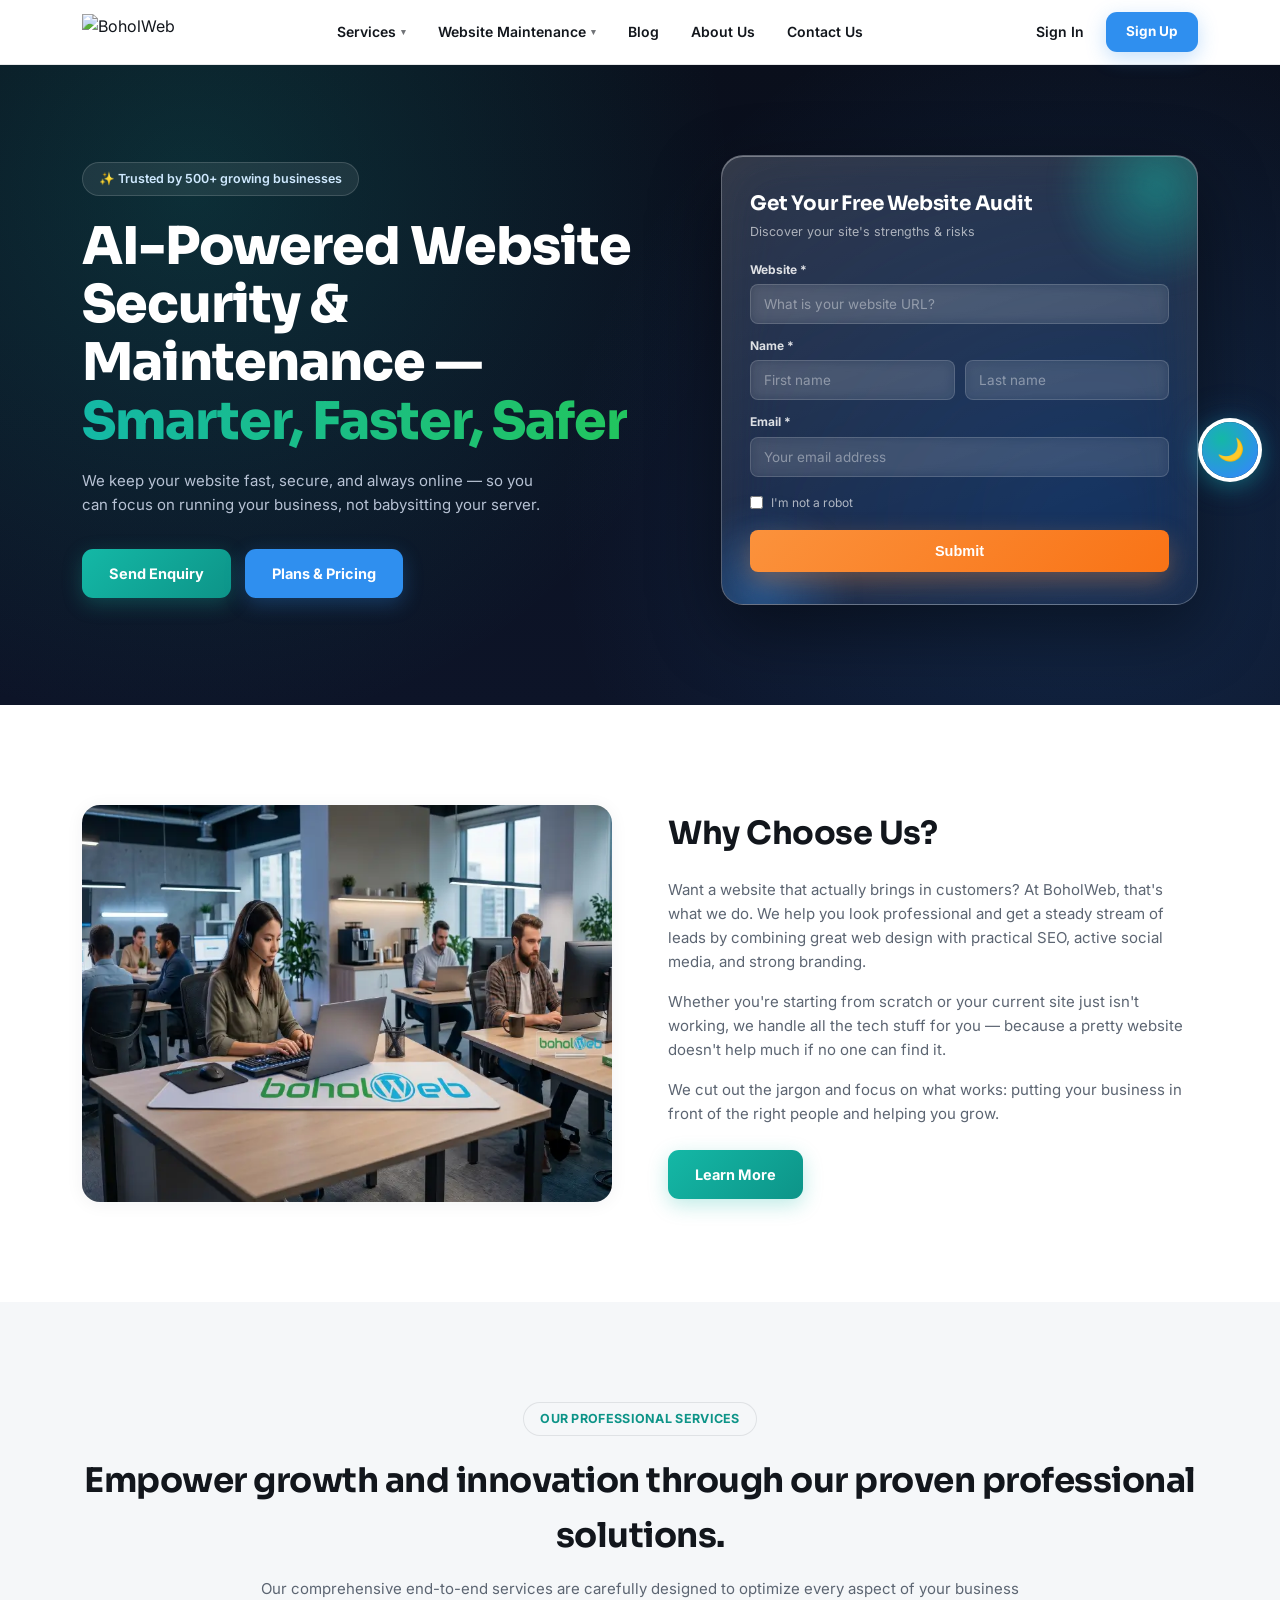
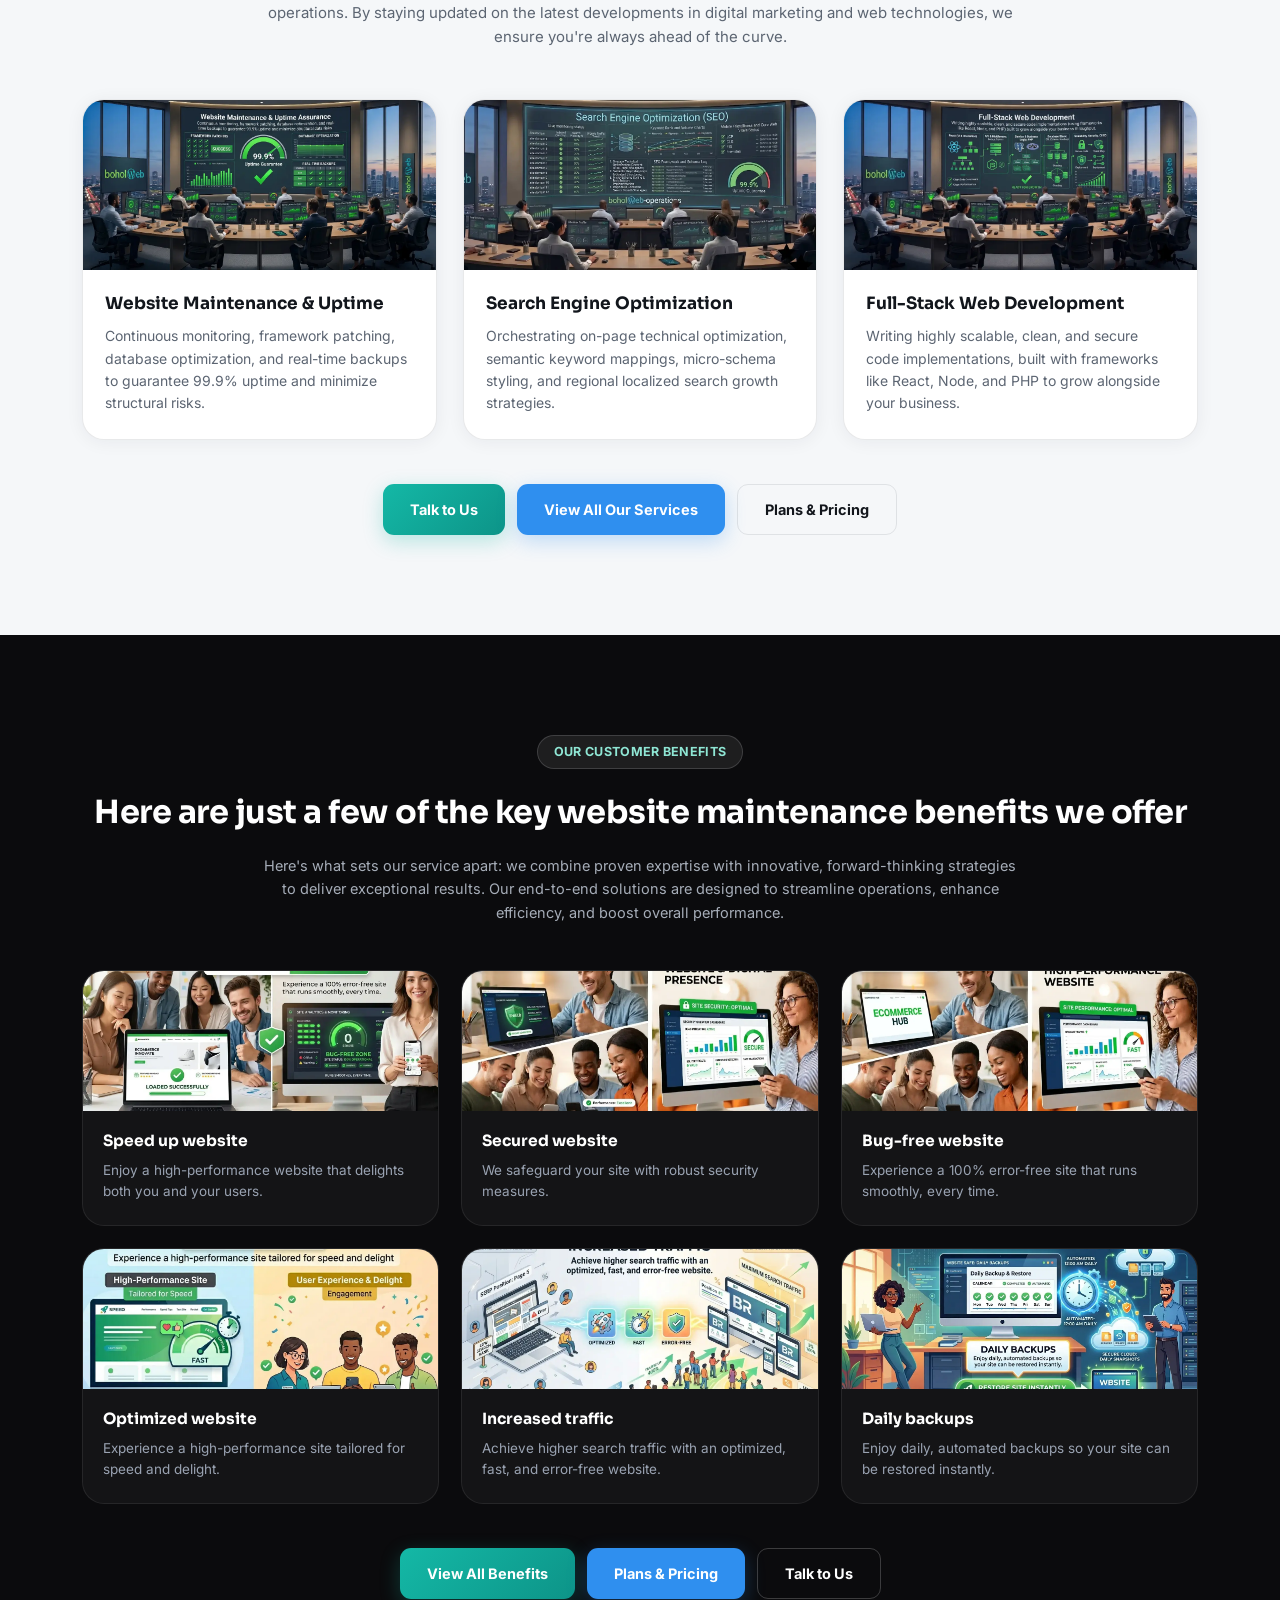
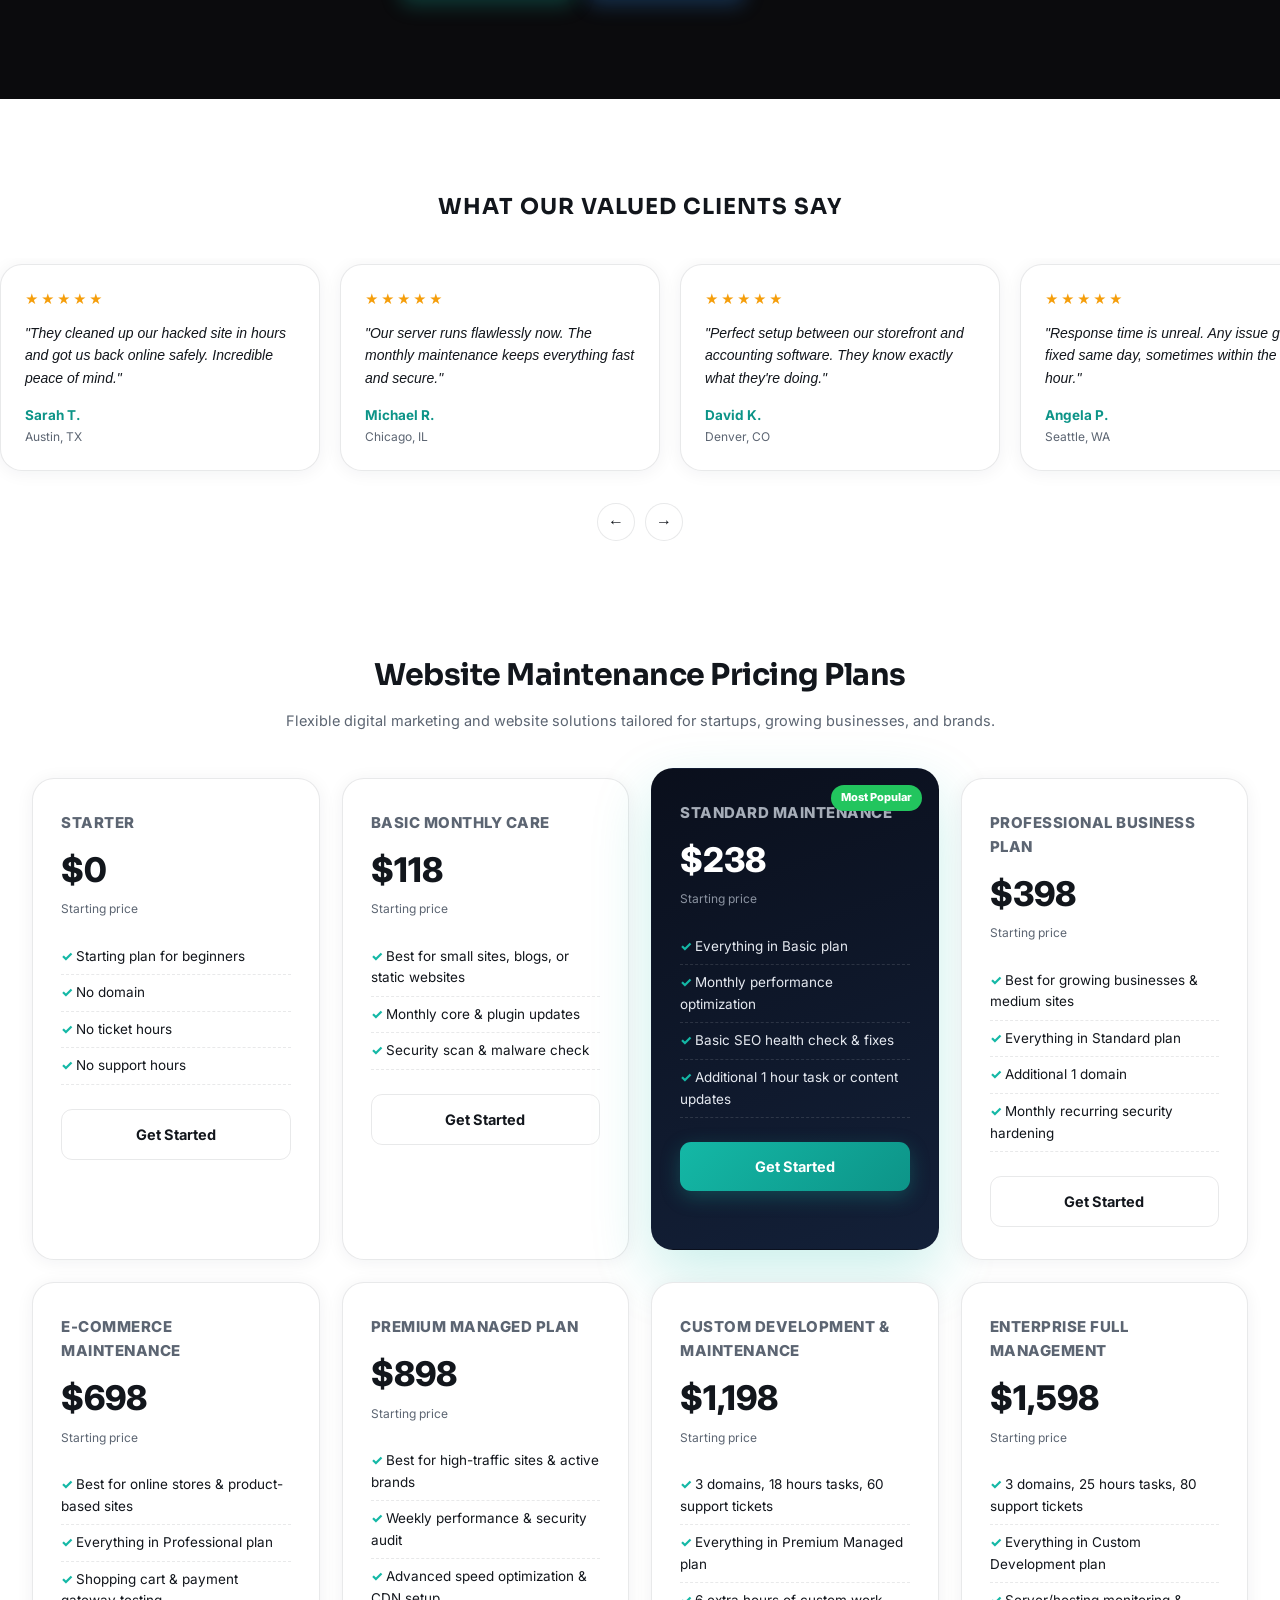
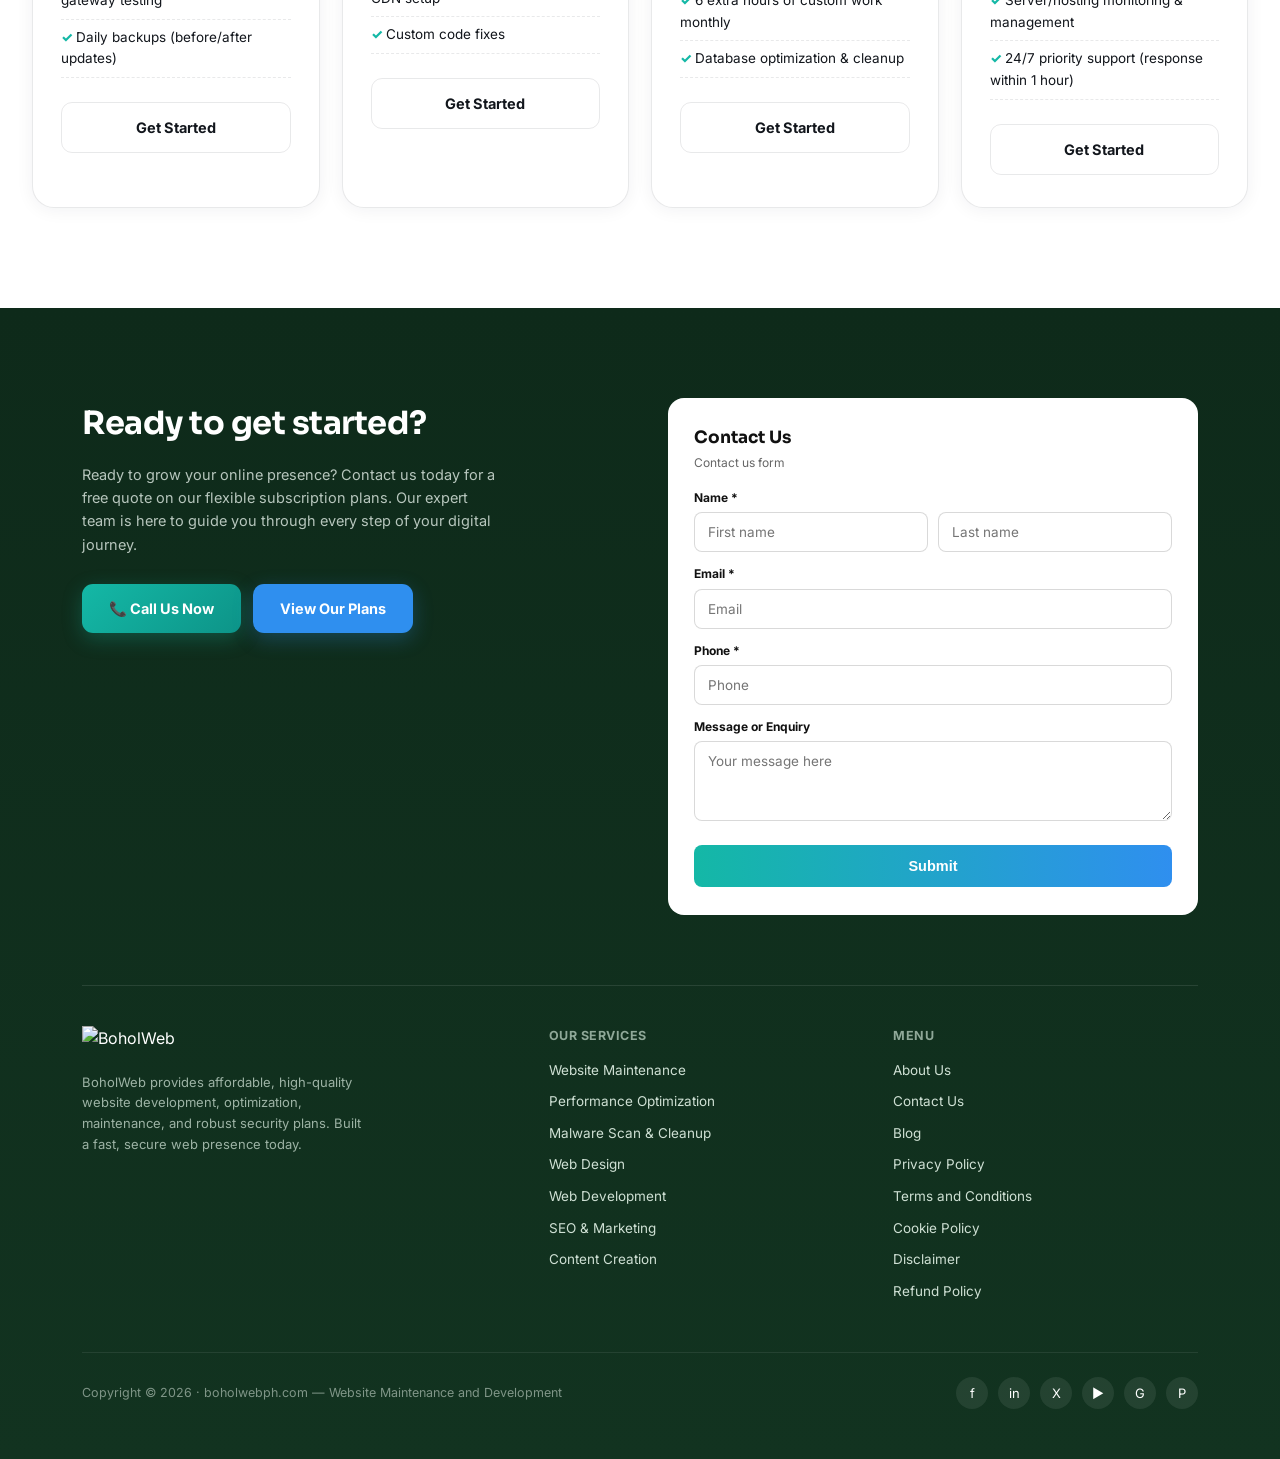
==== commit eda436e3: "initial commit" ====
--- a/index.html
+++ b/index.html
@@ -225,7 +225,7 @@
           <li>No ticket hours</li>
           <li>No support hours</li>
         </ul>
-        <a href="#contact" class="btn btn-blue">Get Started</a>
+        <a href="#contact" class="btn btn-outline">Get Started</a>
       </div>
       <div class="price-card">
         <div class="price-tier">Basic Monthly Care</div>
@@ -236,7 +236,7 @@
           <li>Monthly core &amp; plugin updates</li>
           <li>Security scan &amp; malware check</li>
         </ul>
-        <a href="#contact" class="btn btn-blue">Get Started</a>
+        <a href="#contact" class="btn btn-outline">Get Started</a>
       </div>
       <div class="price-card featured">
         <span class="price-badge">Most Popular</span>
@@ -261,7 +261,7 @@
           <li>Additional 1 domain</li>
           <li>Monthly recurring security hardening</li>
         </ul>
-        <a href="#contact" class="btn btn-blue">Get Started</a>
+        <a href="#contact" class="btn btn-outline">Get Started</a>
       </div>
       <div class="price-card">
         <div class="price-tier">E-Commerce Maintenance</div>
@@ -273,7 +273,7 @@
           <li>Shopping cart &amp; payment gateway testing</li>
           <li>Daily backups (before/after updates)</li>
         </ul>
-        <a href="#contact" class="btn btn-blue">Get Started</a>
+        <a href="#contact" class="btn btn-outline">Get Started</a>
       </div>
       <div class="price-card">
         <div class="price-tier">Premium Managed Plan</div>
@@ -285,7 +285,7 @@
           <li>Advanced speed optimization &amp; CDN setup</li>
           <li>Custom code fixes</li>
         </ul>
-        <a href="#contact" class="btn btn-blue">Get Started</a>
+        <a href="#contact" class="btn btn-outline">Get Started</a>
       </div>
       <div class="price-card">
         <div class="price-tier">Custom Development &amp; Maintenance</div>
@@ -297,7 +297,7 @@
           <li>6 extra hours of custom work monthly</li>
           <li>Database optimization &amp; cleanup</li>
         </ul>
-        <a href="#contact" class="btn btn-blue">Get Started</a>
+        <a href="#contact" class="btn btn-outline">Get Started</a>
       </div>
       <div class="price-card">
         <div class="price-tier">Enterprise Full Management</div>
@@ -309,7 +309,7 @@
           <li>Server/hosting monitoring &amp; management</li>
           <li>24/7 priority support (response within 1 hour)</li>
         </ul>
-        <a href="#contact" class="btn btn-blue">Get Started</a>
+        <a href="#contact" class="btn btn-outline">Get Started</a>
       </div>
     </div>
   </div>
--- a/css/style.css
+++ b/css/style.css
@@ -234,7 +234,7 @@
 }
 
 .logo img {
-  height: 30px;
+  height: 36px;
   width: auto;
 }
 
@@ -537,29 +537,64 @@
 }
 
 .audit-card {
-  background: linear-gradient(160deg, #c9f4ea, #a9e8de);
+  position: relative;
+  background: linear-gradient(160deg, rgba(255, 255, 255, 0.16), rgba(255, 255, 255, 0.04));
   border-radius: var(--radius-lg);
-  padding: 30px 28px;
-  box-shadow: 0 30px 70px rgba(0, 0, 0, 0.4);
-  border: 1px solid rgba(255, 255, 255, 0.4);
+  padding: 32px 28px;
+  box-shadow:
+    0 24px 70px rgba(0, 0, 0, 0.45),
+    inset 0 1px 0 rgba(255, 255, 255, 0.35),
+    inset 0 0 60px rgba(255, 255, 255, 0.03);
+  border: 1px solid rgba(255, 255, 255, 0.28);
+  backdrop-filter: blur(28px) saturate(160%);
+  -webkit-backdrop-filter: blur(28px) saturate(160%);
+  overflow: hidden;
+  isolation: isolate;
+}
+
+.audit-card::before {
+  content: '';
+  position: absolute;
+  top: -70px;
+  right: -60px;
+  width: 200px;
+  height: 200px;
+  background: radial-gradient(circle, rgba(20, 184, 166, 0.5), transparent 70%);
+  filter: blur(10px);
+  pointer-events: none;
+  z-index: -1;
+}
+
+.audit-card::after {
+  content: '';
+  position: absolute;
+  bottom: -80px;
+  left: -50px;
+  width: 180px;
+  height: 180px;
+  background: radial-gradient(circle, rgba(47, 143, 239, 0.4), transparent 70%);
+  filter: blur(10px);
+  pointer-events: none;
+  z-index: -1;
 }
 
 .audit-card h3 {
   font-size: 20px;
-  color: #0b1220;
+  color: #fff;
   margin-bottom: 2px;
+  letter-spacing: -.2px;
 }
 
 .audit-card .sub {
   font-size: 12.5px;
-  color: #2c463f;
+  color: rgba(255, 255, 255, 0.62);
   margin-bottom: 18px;
 }
 
 .audit-card label {
   font-size: 12px;
   font-weight: 700;
-  color: #0b1220;
+  color: rgba(255, 255, 255, 0.85);
   display: block;
   margin: 12px 0 5px;
 }
@@ -575,11 +610,27 @@
   width: 100%;
   padding: 11px 13px;
   border-radius: 8px;
-  border: 1px solid rgba(0, 0, 0, 0.12);
+  border: 1px solid rgba(255, 255, 255, 0.16);
   font-family: 'Inter', sans-serif;
   font-size: 13.5px;
-  background: #fff;
-  color: #111;
+  background: rgba(255, 255, 255, 0.07);
+  backdrop-filter: blur(6px);
+  -webkit-backdrop-filter: blur(6px);
+  color: #fff;
+  transition: border-color .25s var(--ease), background .25s var(--ease), box-shadow .25s var(--ease);
+}
+
+.audit-card input[type=text]::placeholder,
+.audit-card input[type=email]::placeholder {
+  color: rgba(255, 255, 255, 0.4);
+}
+
+.audit-card input[type=text]:focus,
+.audit-card input[type=email]:focus {
+  outline: none;
+  border-color: rgba(20, 184, 166, 0.6);
+  background: rgba(255, 255, 255, 0.1);
+  box-shadow: 0 0 0 3px rgba(20, 184, 166, 0.18);
 }
 
 .audit-card .cap {
@@ -588,7 +639,7 @@
   gap: 8px;
   margin-top: 16px;
   font-size: 12px;
-  color: #2c463f;
+  color: rgba(255, 255, 255, 0.65);
 }
 
 .audit-card button {
@@ -602,6 +653,13 @@
   font-weight: 700;
   font-size: 14.5px;
   cursor: pointer;
+  box-shadow: 0 10px 26px rgba(251, 146, 60, 0.35);
+  transition: transform .25s var(--ease), box-shadow .25s var(--ease);
+}
+
+.audit-card button:hover {
+  transform: translateY(-2px);
+  box-shadow: 0 14px 32px rgba(251, 146, 60, 0.45);
 }
 
 /* ===== WHY CHOOSE US ===== */
@@ -924,6 +982,10 @@
   text-align: center;
 }
 
+.pricing .wrap {
+  max-width: 1320px;
+}
+
 .pricing h2 {
   font-size: 30px;
   margin-bottom: 10px;
@@ -938,7 +1000,7 @@
 
 .price-grid {
   display: grid;
-  grid-template-columns: repeat(3, 1fr);
+  grid-template-columns: repeat(auto-fit, minmax(280px, 1fr));
   gap: 22px;
   text-align: left;
 }
@@ -1140,8 +1202,7 @@
 }
 
 .footer-grid .logo img {
-  height: 28px;
-  filter: brightness(0) invert(1);
+  height: 34px;
 }
 
 .footer-grid p {
@@ -1260,8 +1321,7 @@
 }
 
 .auth-brand .logo img {
-  height: 28px;
-  filter: brightness(0) invert(1);
+  height: 34px;
   position: relative;
   z-index: 1;
 }
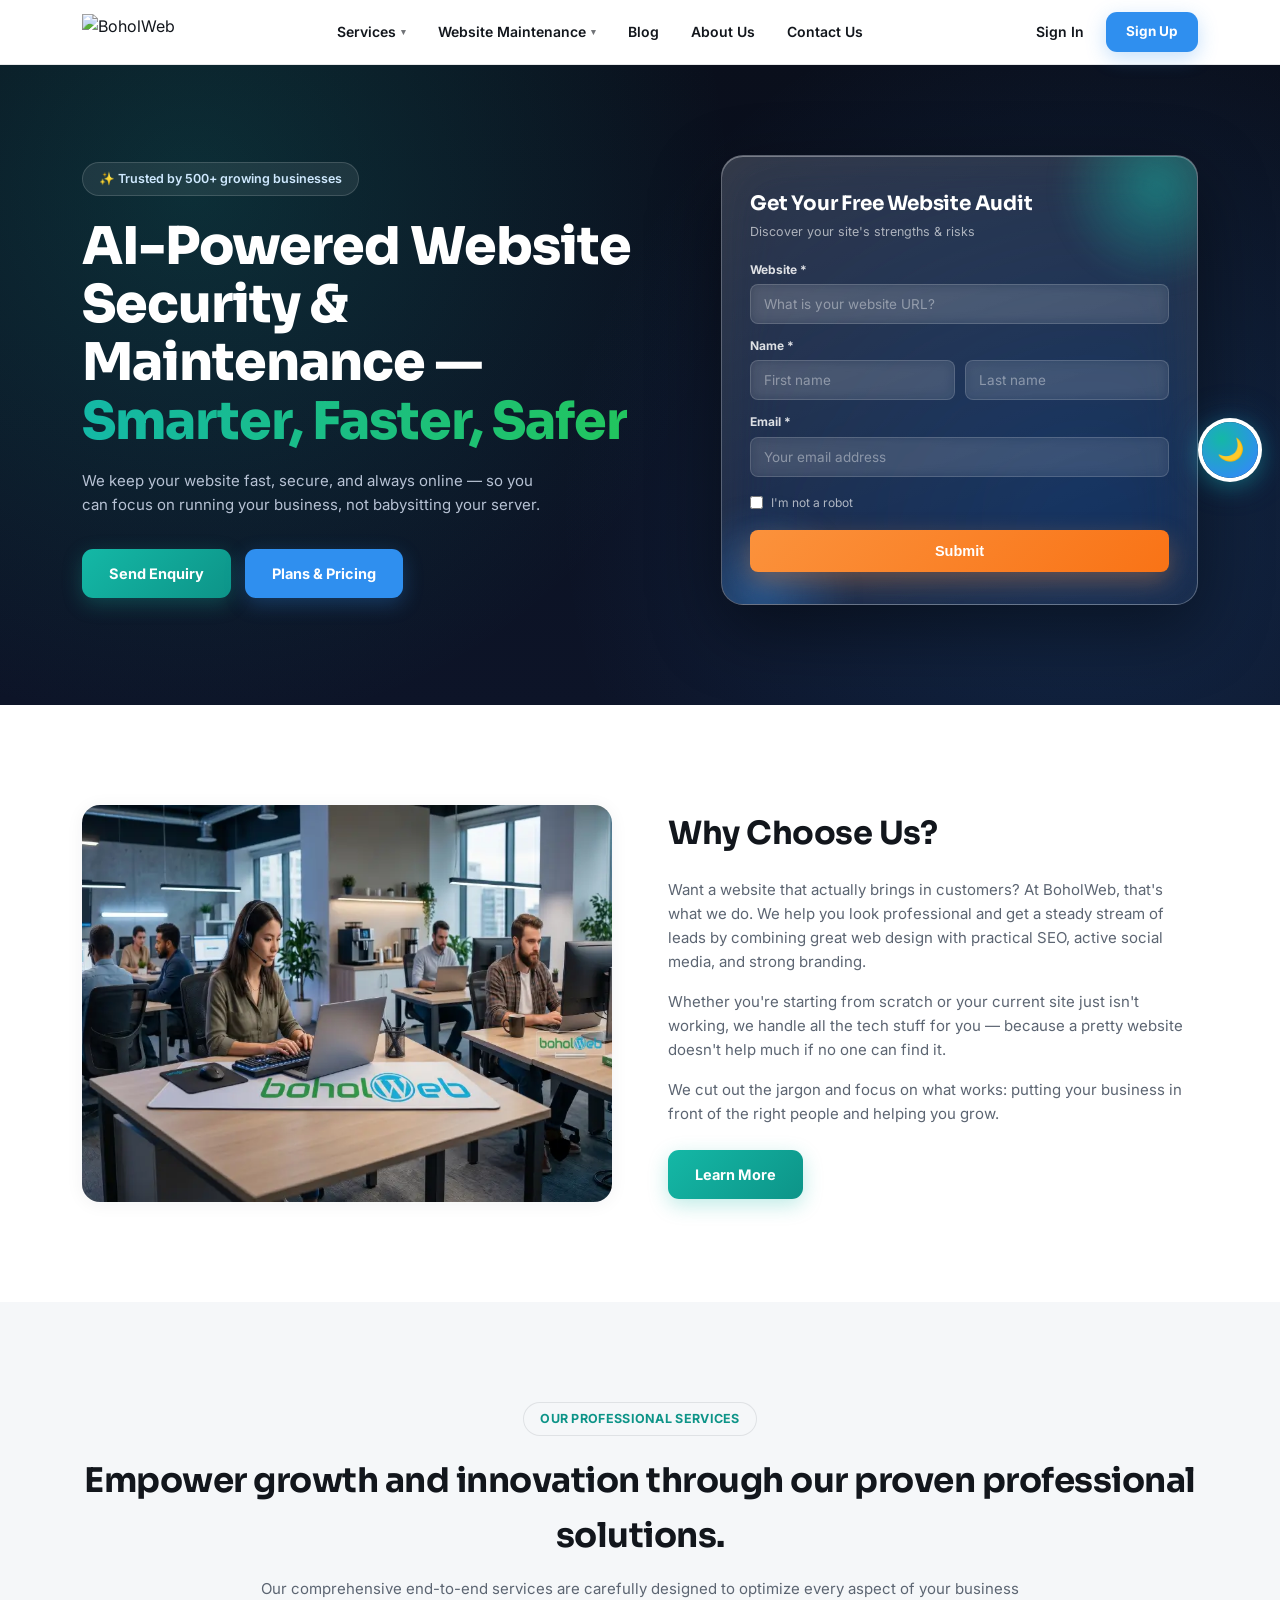
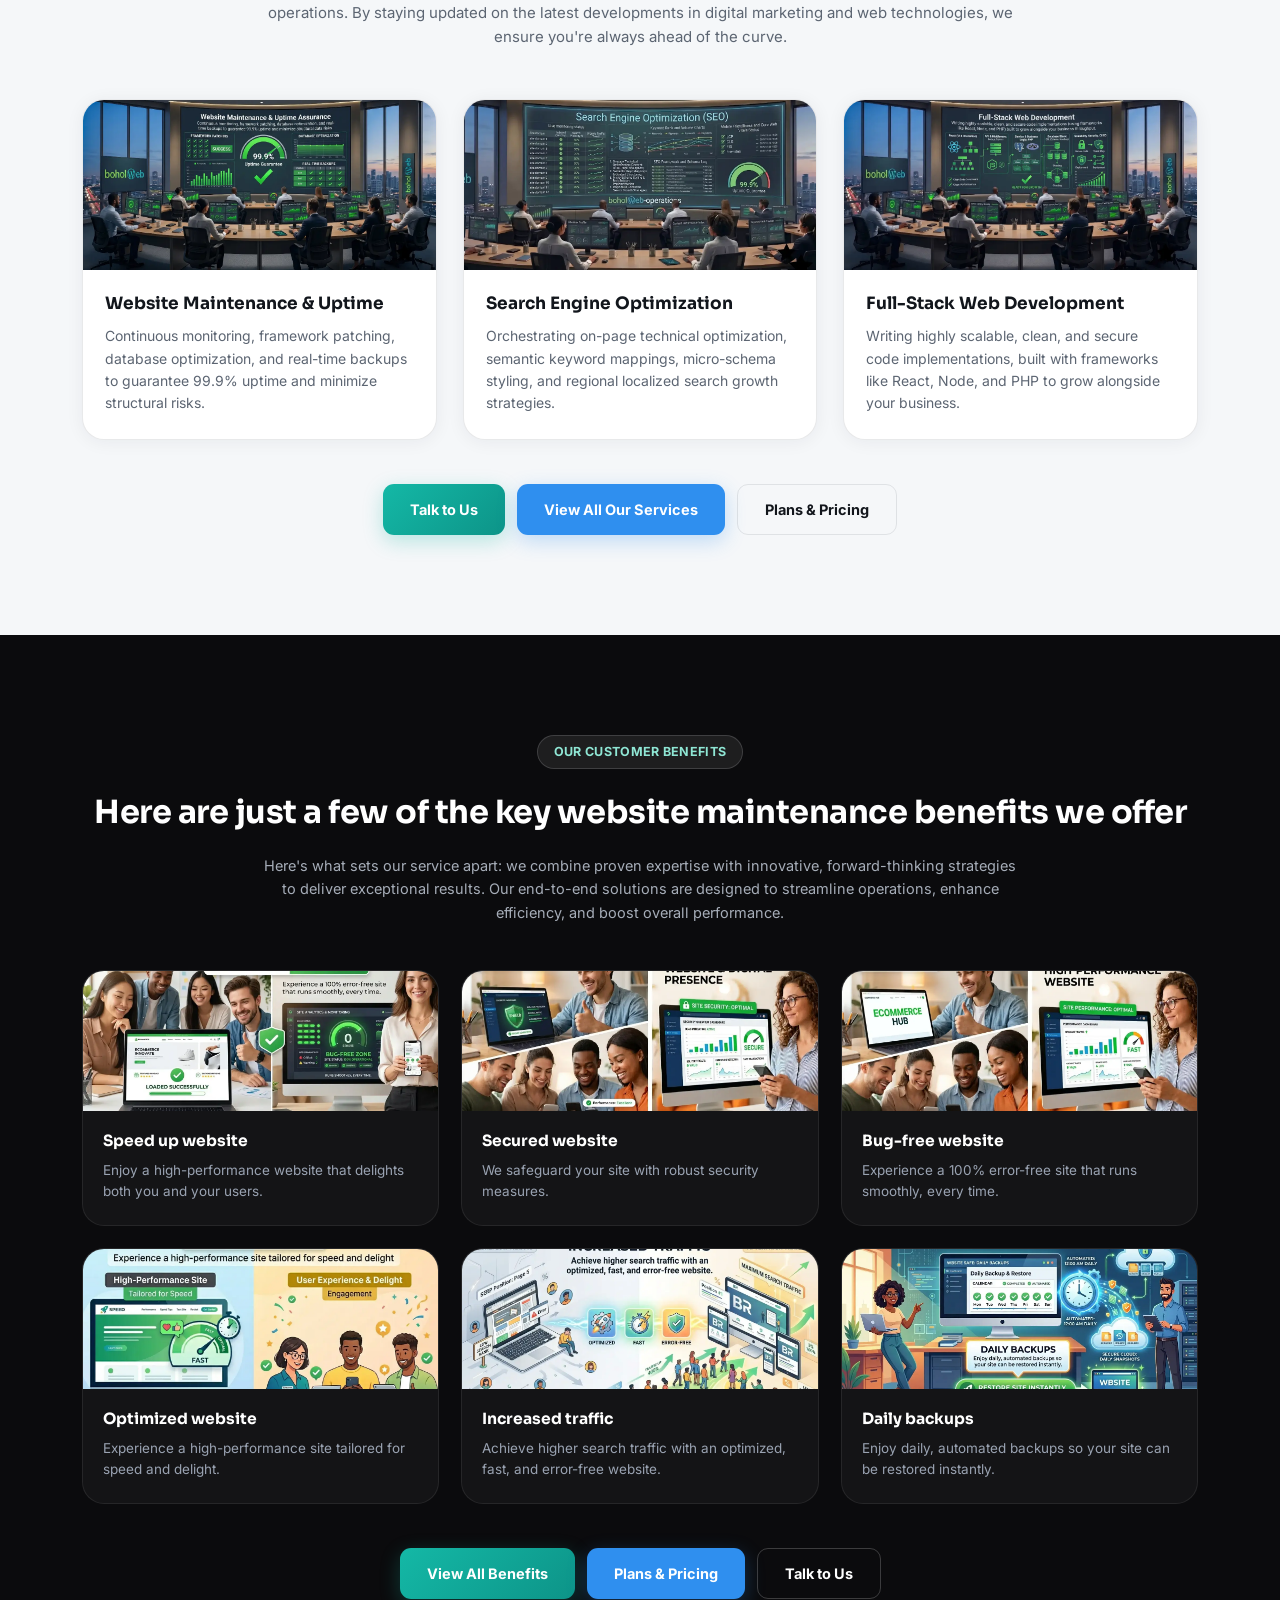
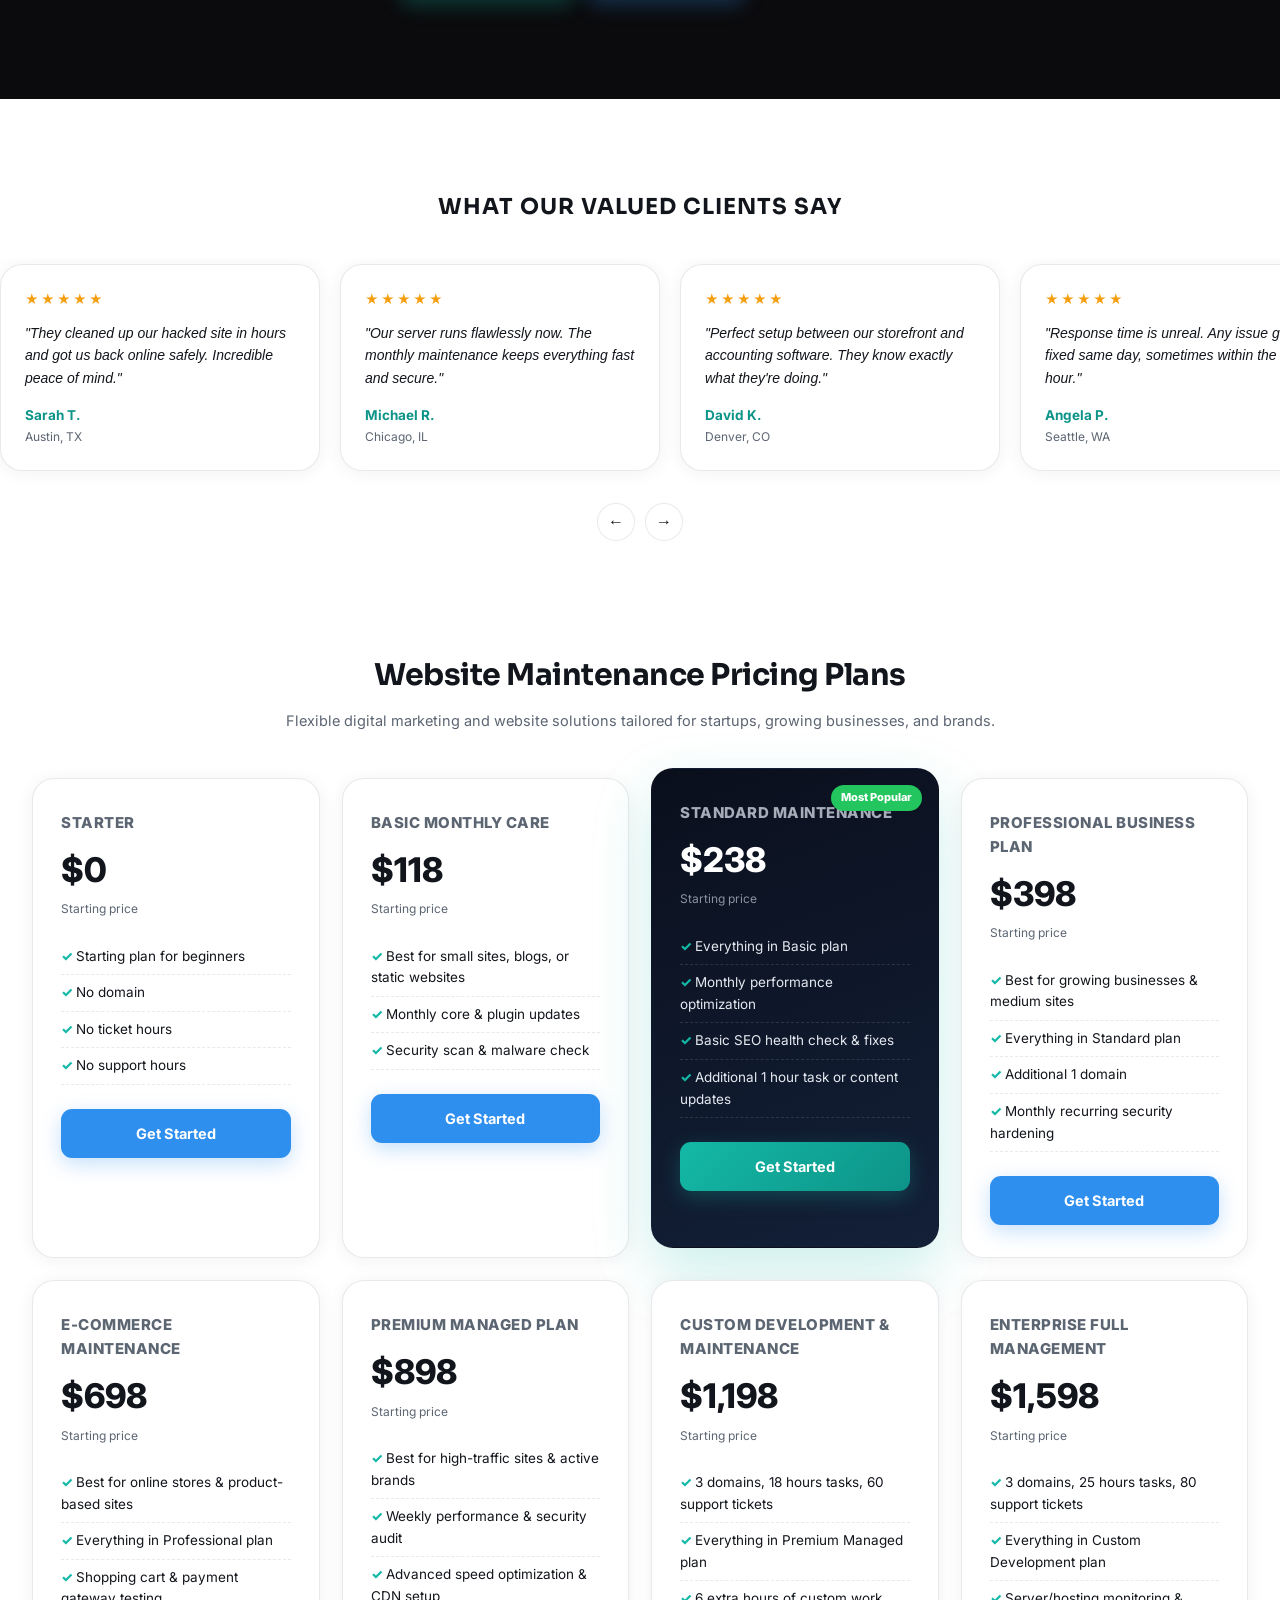
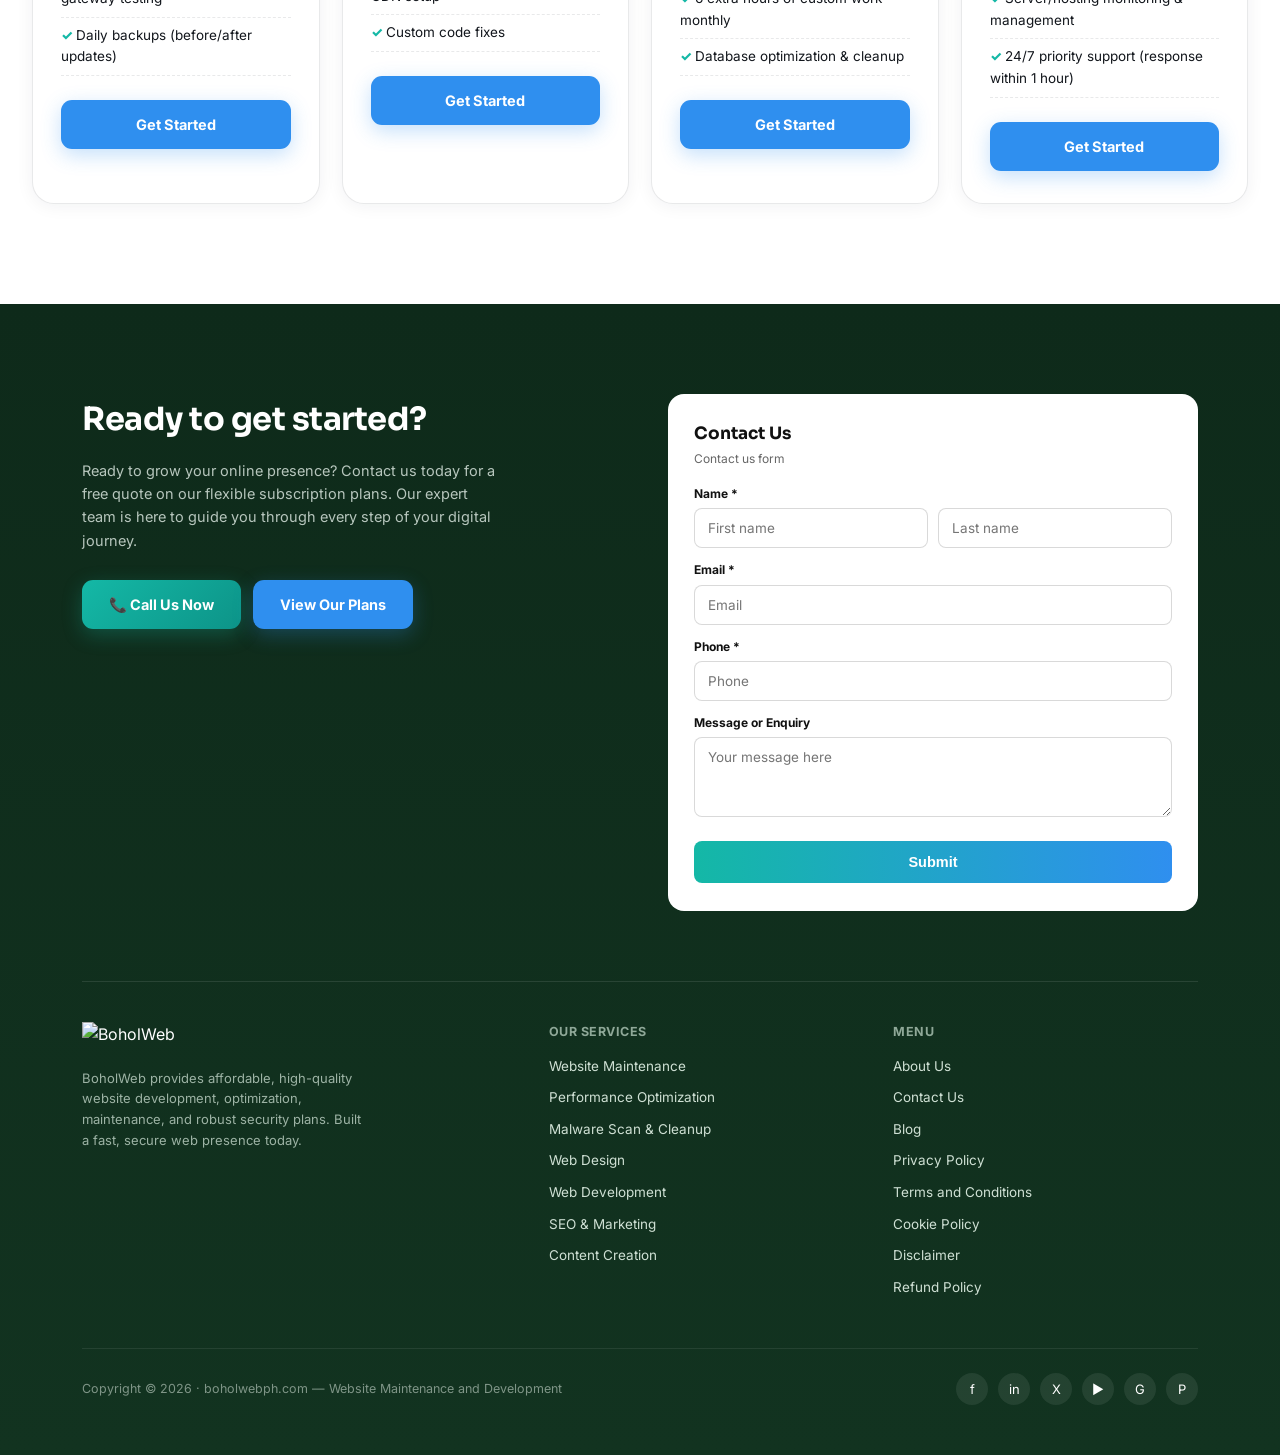
==== commit 9b88e0b8: "updated" ====
--- a/index.html
+++ b/index.html
@@ -225,7 +225,7 @@
           <li>No ticket hours</li>
           <li>No support hours</li>
         </ul>
-        <a href="#contact" class="btn btn-outline">Get Started</a>
+        <a href="#contact" class="btn btn-blue">Get Started</a>
       </div>
       <div class="price-card">
         <div class="price-tier">Basic Monthly Care</div>
@@ -236,7 +236,7 @@
           <li>Monthly core &amp; plugin updates</li>
           <li>Security scan &amp; malware check</li>
         </ul>
-        <a href="#contact" class="btn btn-outline">Get Started</a>
+        <a href="#contact" class="btn btn-blue">Get Started</a>
       </div>
       <div class="price-card featured">
         <span class="price-badge">Most Popular</span>
@@ -261,7 +261,7 @@
           <li>Additional 1 domain</li>
           <li>Monthly recurring security hardening</li>
         </ul>
-        <a href="#contact" class="btn btn-outline">Get Started</a>
+        <a href="#contact" class="btn btn-blue">Get Started</a>
       </div>
       <div class="price-card">
         <div class="price-tier">E-Commerce Maintenance</div>
@@ -273,7 +273,7 @@
           <li>Shopping cart &amp; payment gateway testing</li>
           <li>Daily backups (before/after updates)</li>
         </ul>
-        <a href="#contact" class="btn btn-outline">Get Started</a>
+        <a href="#contact" class="btn btn-blue">Get Started</a>
       </div>
       <div class="price-card">
         <div class="price-tier">Premium Managed Plan</div>
@@ -285,7 +285,7 @@
           <li>Advanced speed optimization &amp; CDN setup</li>
           <li>Custom code fixes</li>
         </ul>
-        <a href="#contact" class="btn btn-outline">Get Started</a>
+        <a href="#contact" class="btn btn-blue">Get Started</a>
       </div>
       <div class="price-card">
         <div class="price-tier">Custom Development &amp; Maintenance</div>
@@ -297,7 +297,7 @@
           <li>6 extra hours of custom work monthly</li>
           <li>Database optimization &amp; cleanup</li>
         </ul>
-        <a href="#contact" class="btn btn-outline">Get Started</a>
+        <a href="#contact" class="btn btn-blue">Get Started</a>
       </div>
       <div class="price-card">
         <div class="price-tier">Enterprise Full Management</div>
@@ -309,7 +309,7 @@
           <li>Server/hosting monitoring &amp; management</li>
           <li>24/7 priority support (response within 1 hour)</li>
         </ul>
-        <a href="#contact" class="btn btn-outline">Get Started</a>
+        <a href="#contact" class="btn btn-blue">Get Started</a>
       </div>
     </div>
   </div>
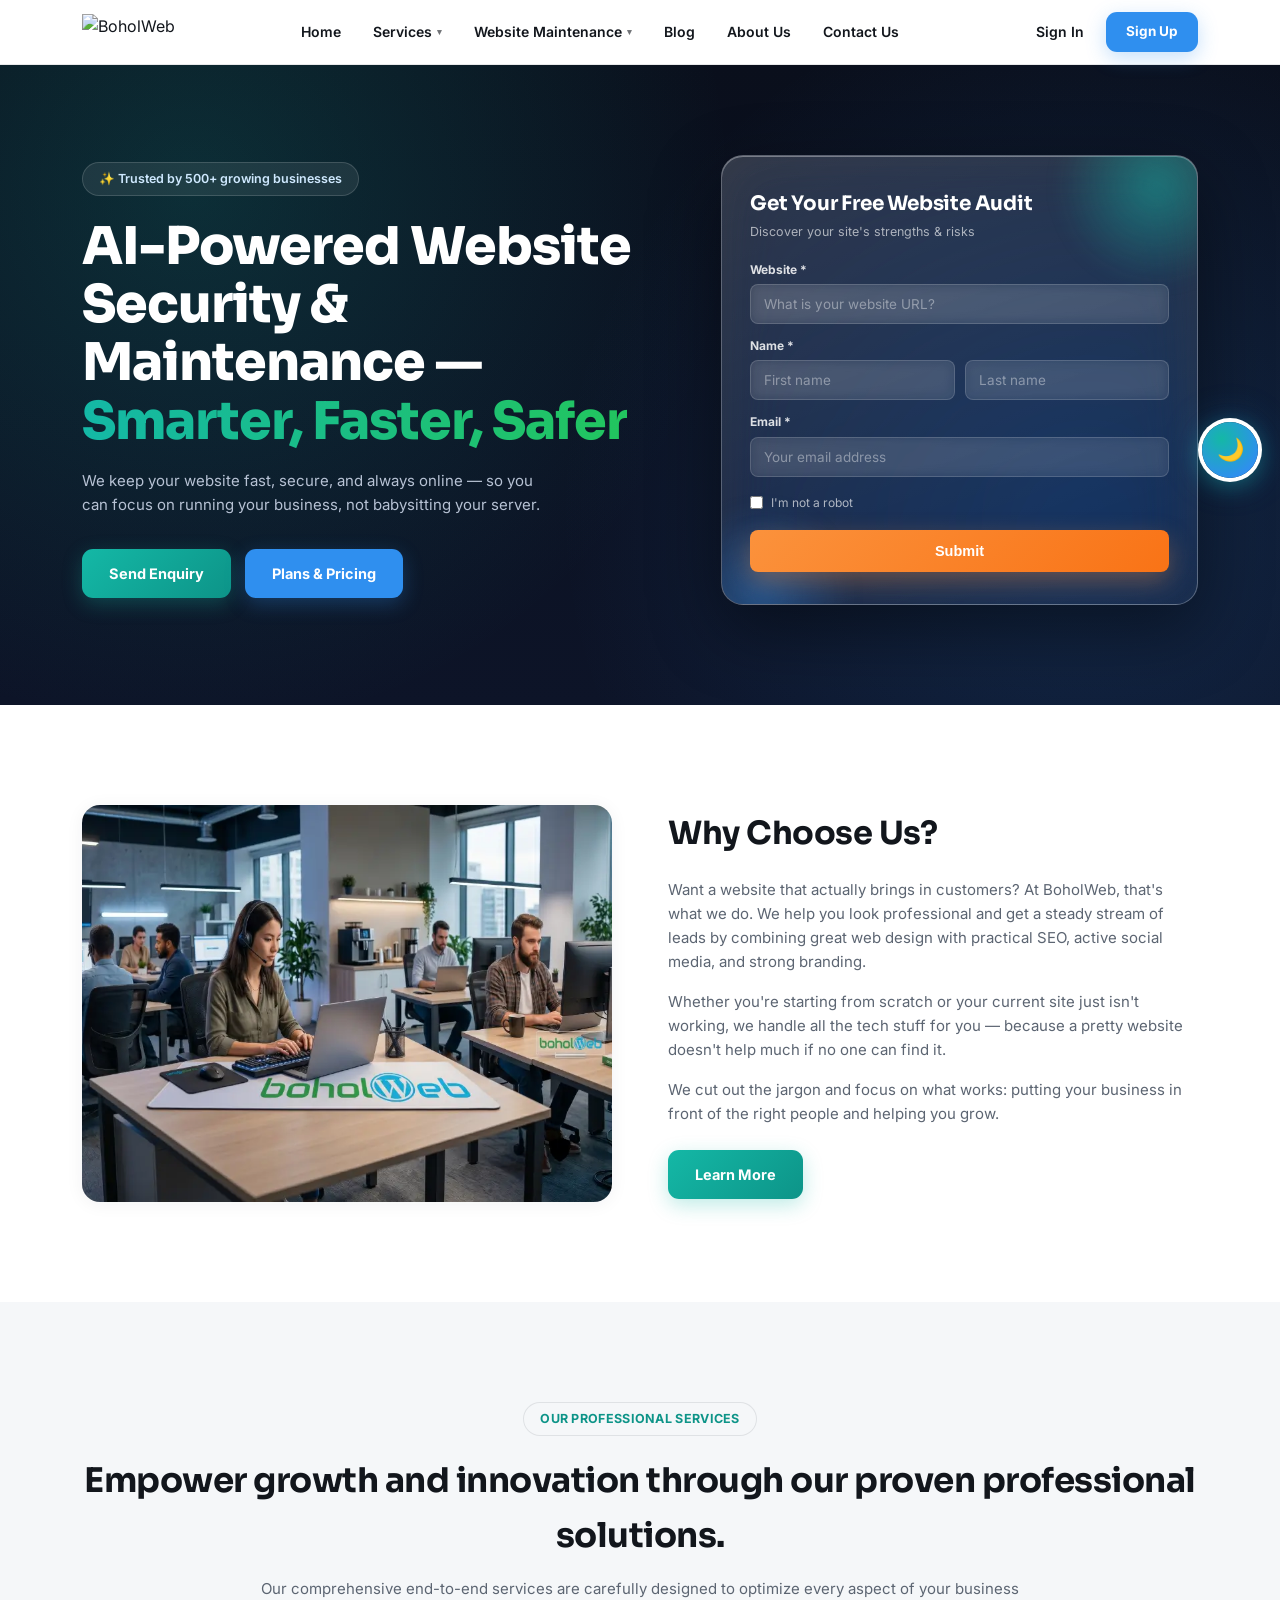
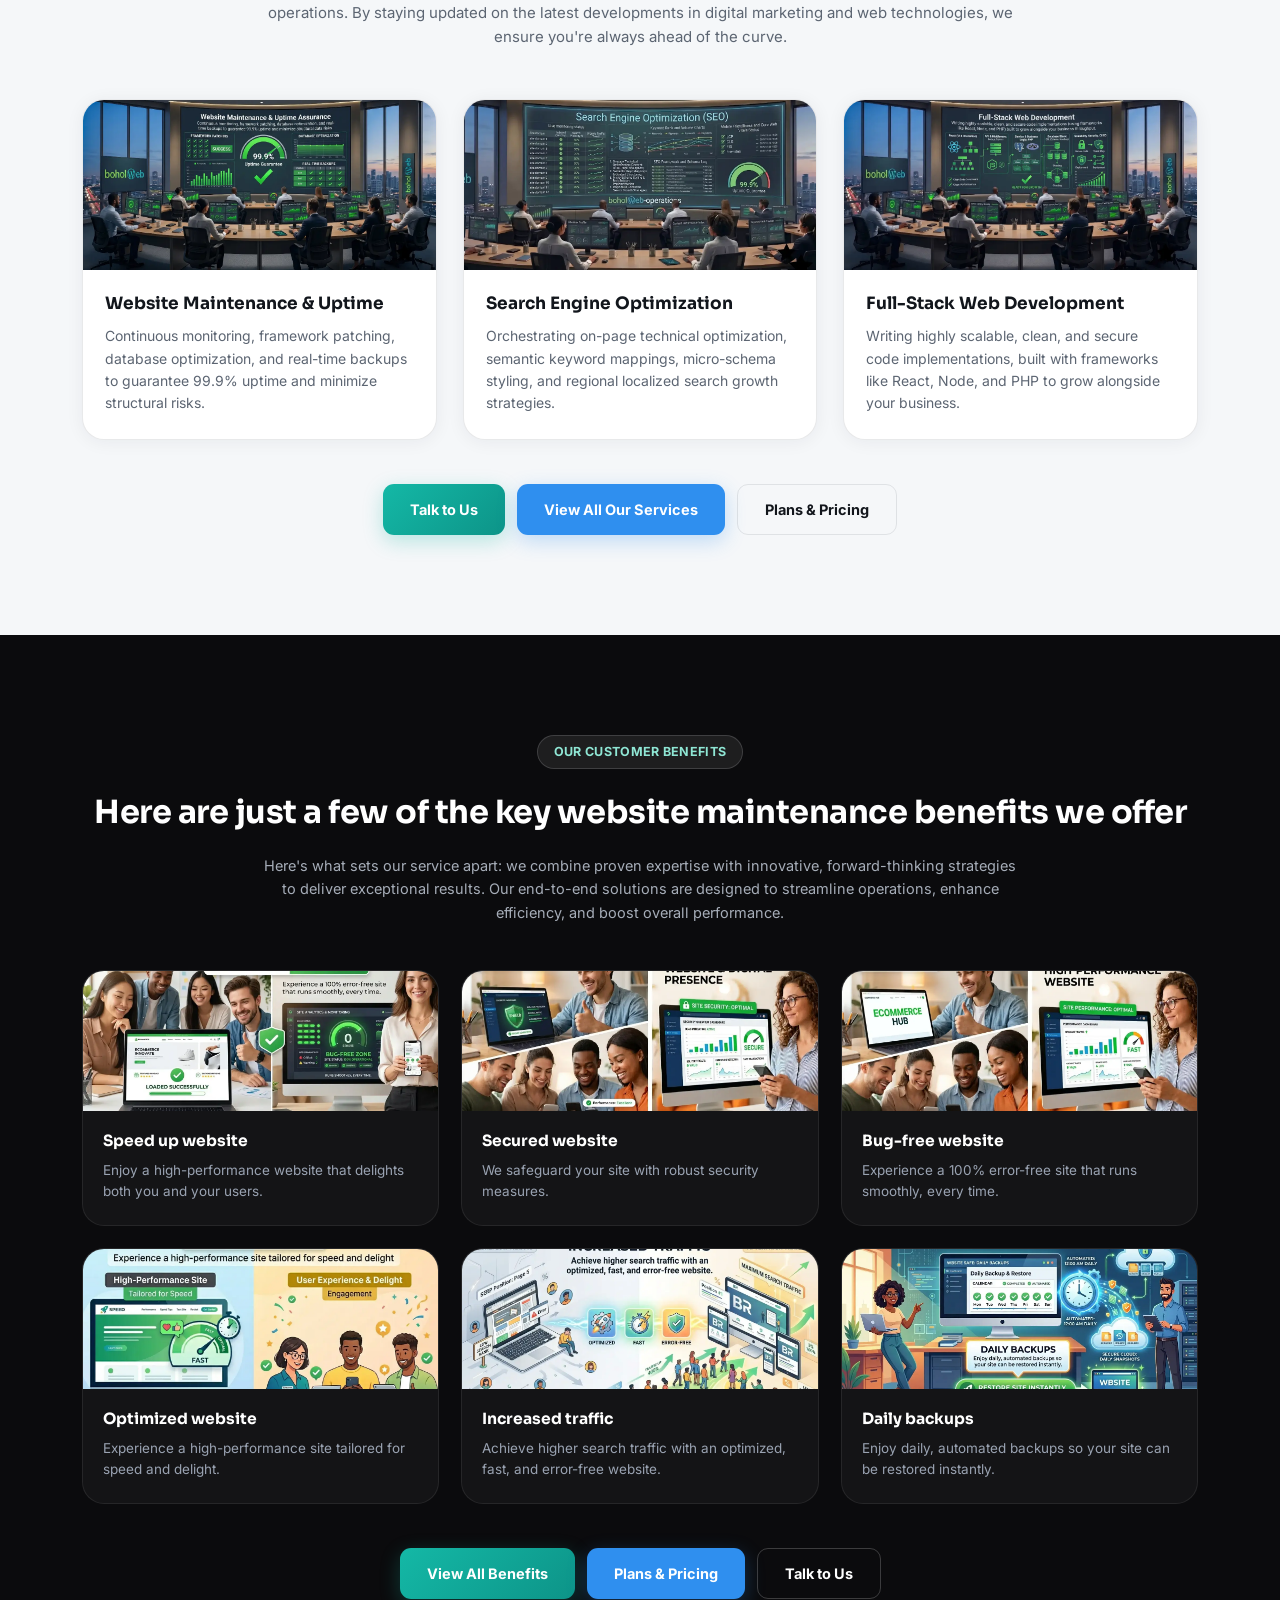
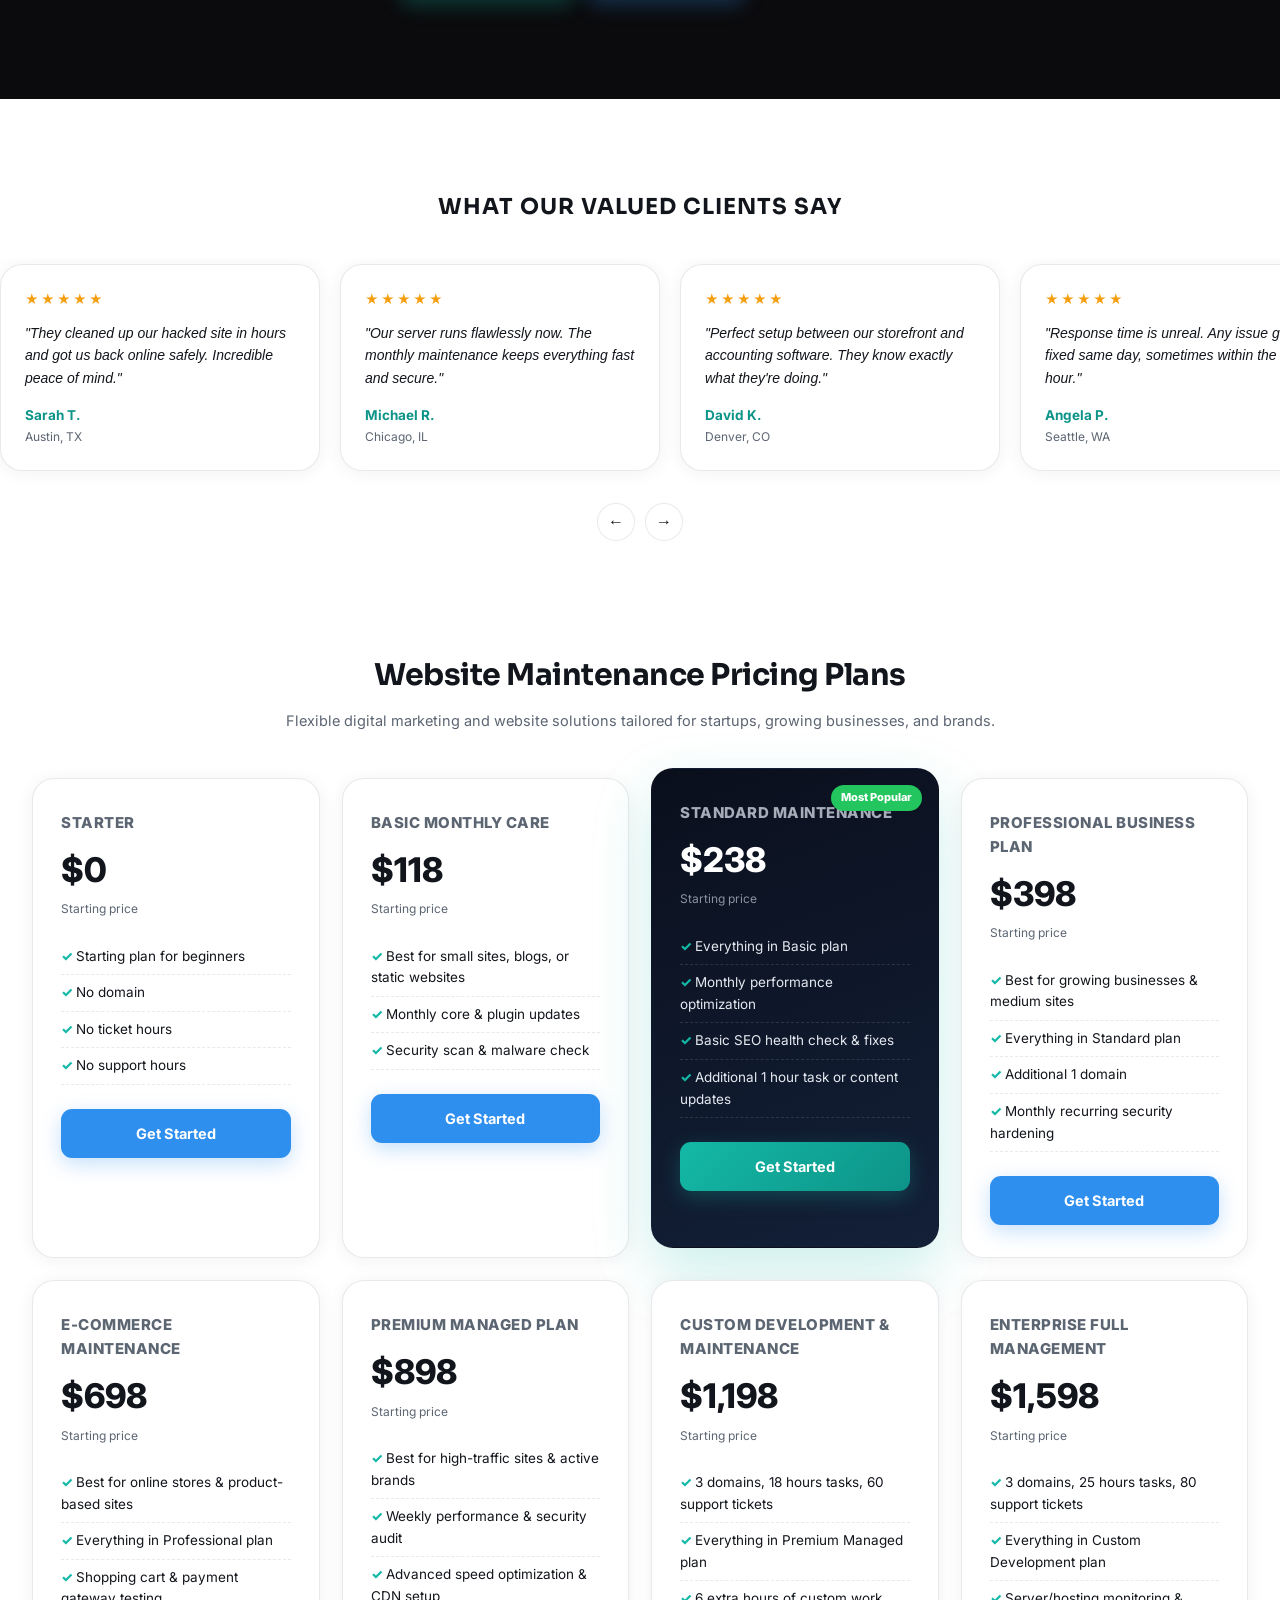
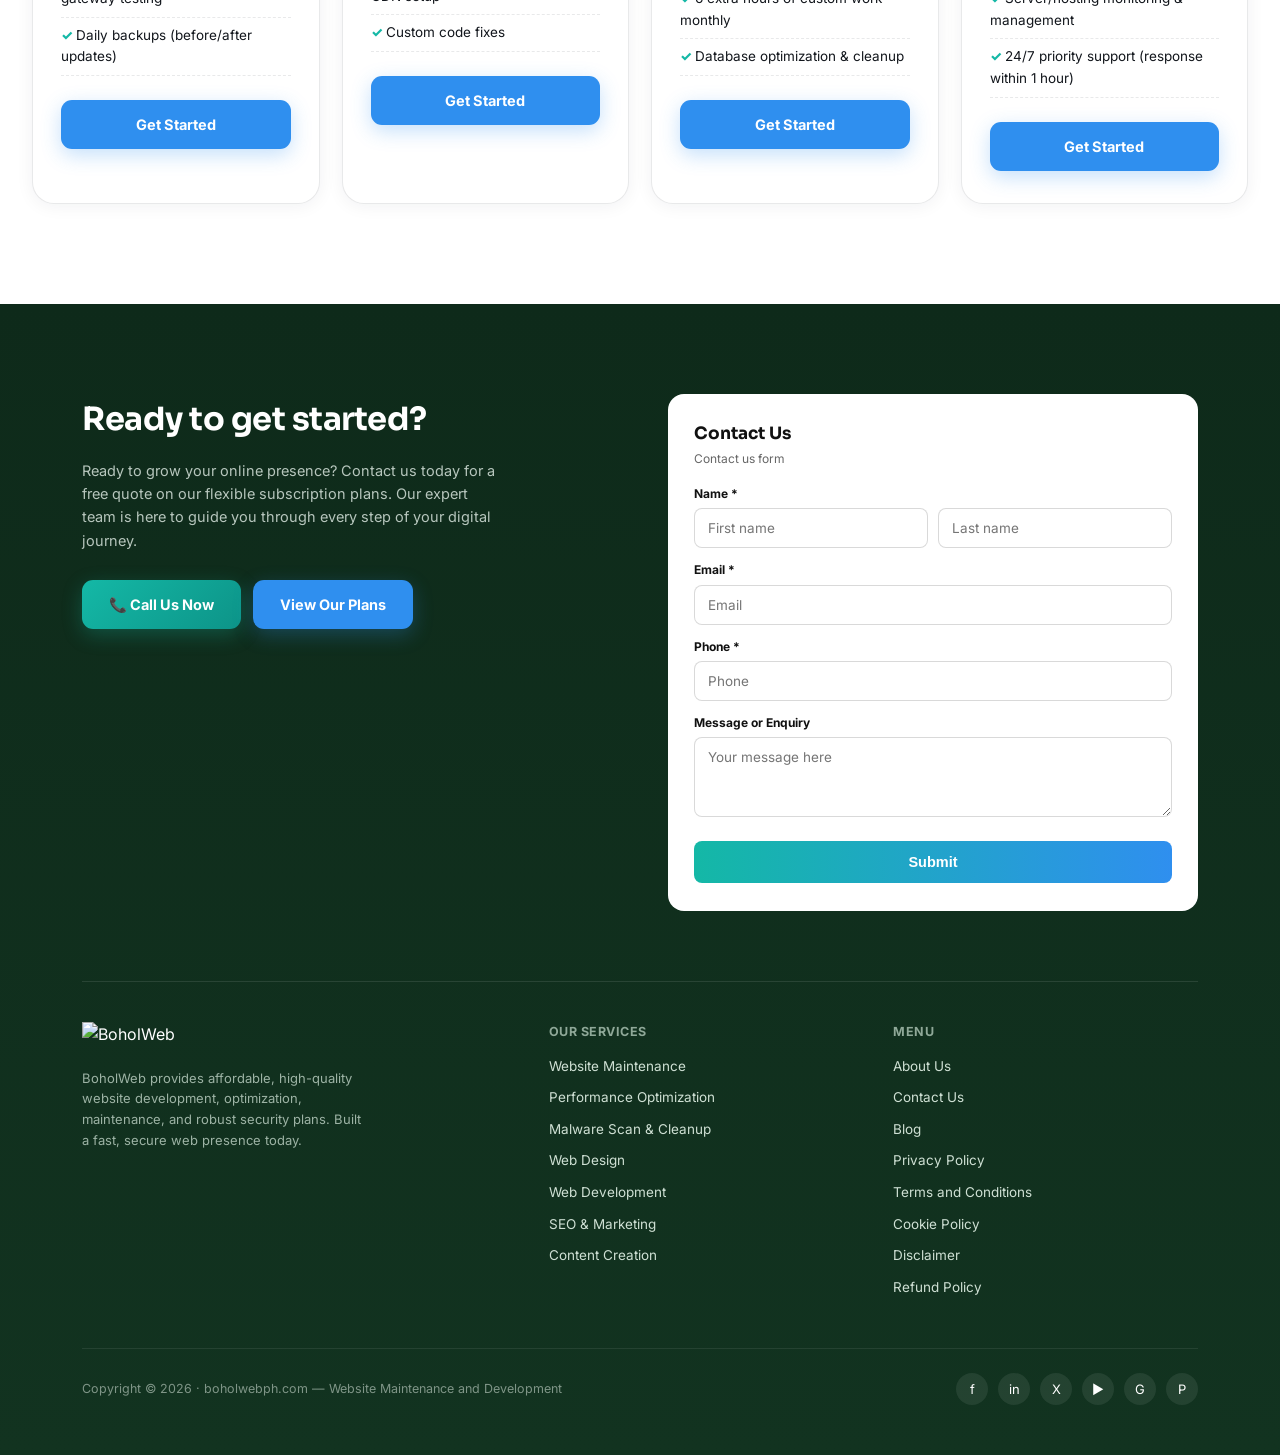
==== commit 5d33cd7d: "initial commit" ====
--- a/index.html
+++ b/index.html
@@ -15,6 +15,7 @@
       <img src="images/logo-bohol.png" alt="BoholWeb">
     </a>
     <ul class="nav-links">
+      <li><a href="home.html">Home</a></li>
       <li class="nav-drop"><a href="#services">Services <span class="caret">▾</span></a>
         <div class="nav-panel">
           <a href="#services">Web Design &amp; Development</a>
@@ -30,8 +31,8 @@
         </div>
       </li>
       <li><a href="#">Blog</a></li>
-      <li><a href="#why">About Us</a></li>
-      <li><a href="#contact">Contact Us</a></li>
+      <li><a href="about-us.html">About Us</a></li>
+      <li><a href="contact-us.html">Contact Us</a></li>
     </ul>
     <div class="nav-right">
       <a href="login.html" class="signin desk-only">Sign In</a>
@@ -56,9 +57,10 @@
         <a href="#pricing">Find Your Perfect Plan</a>
       </div>
     </div>
+    <a href="home.html">Home</a>
     <a href="#">Blog</a>
-    <a href="#why">About Us</a>
-    <a href="#contact">Contact Us</a>
+    <a href="about-us.html">About Us</a>
+    <a href="contact-us.html">Contact Us</a>
     <a href="login.html">Sign In</a>
     <a href="register.html">Sign Up</a>
   </div>
@@ -362,8 +364,8 @@
       </div>
       <div class="footer-col">
         <h4>Menu</h4>
-        <a href="#why">About Us</a>
-        <a href="#contact">Contact Us</a>
+        <a href="about-us.html">About Us</a>
+        <a href="contact-us.html">Contact Us</a>
         <a href="#">Blog</a>
         <a href="#">Privacy Policy</a>
         <a href="#">Terms and Conditions</a>
